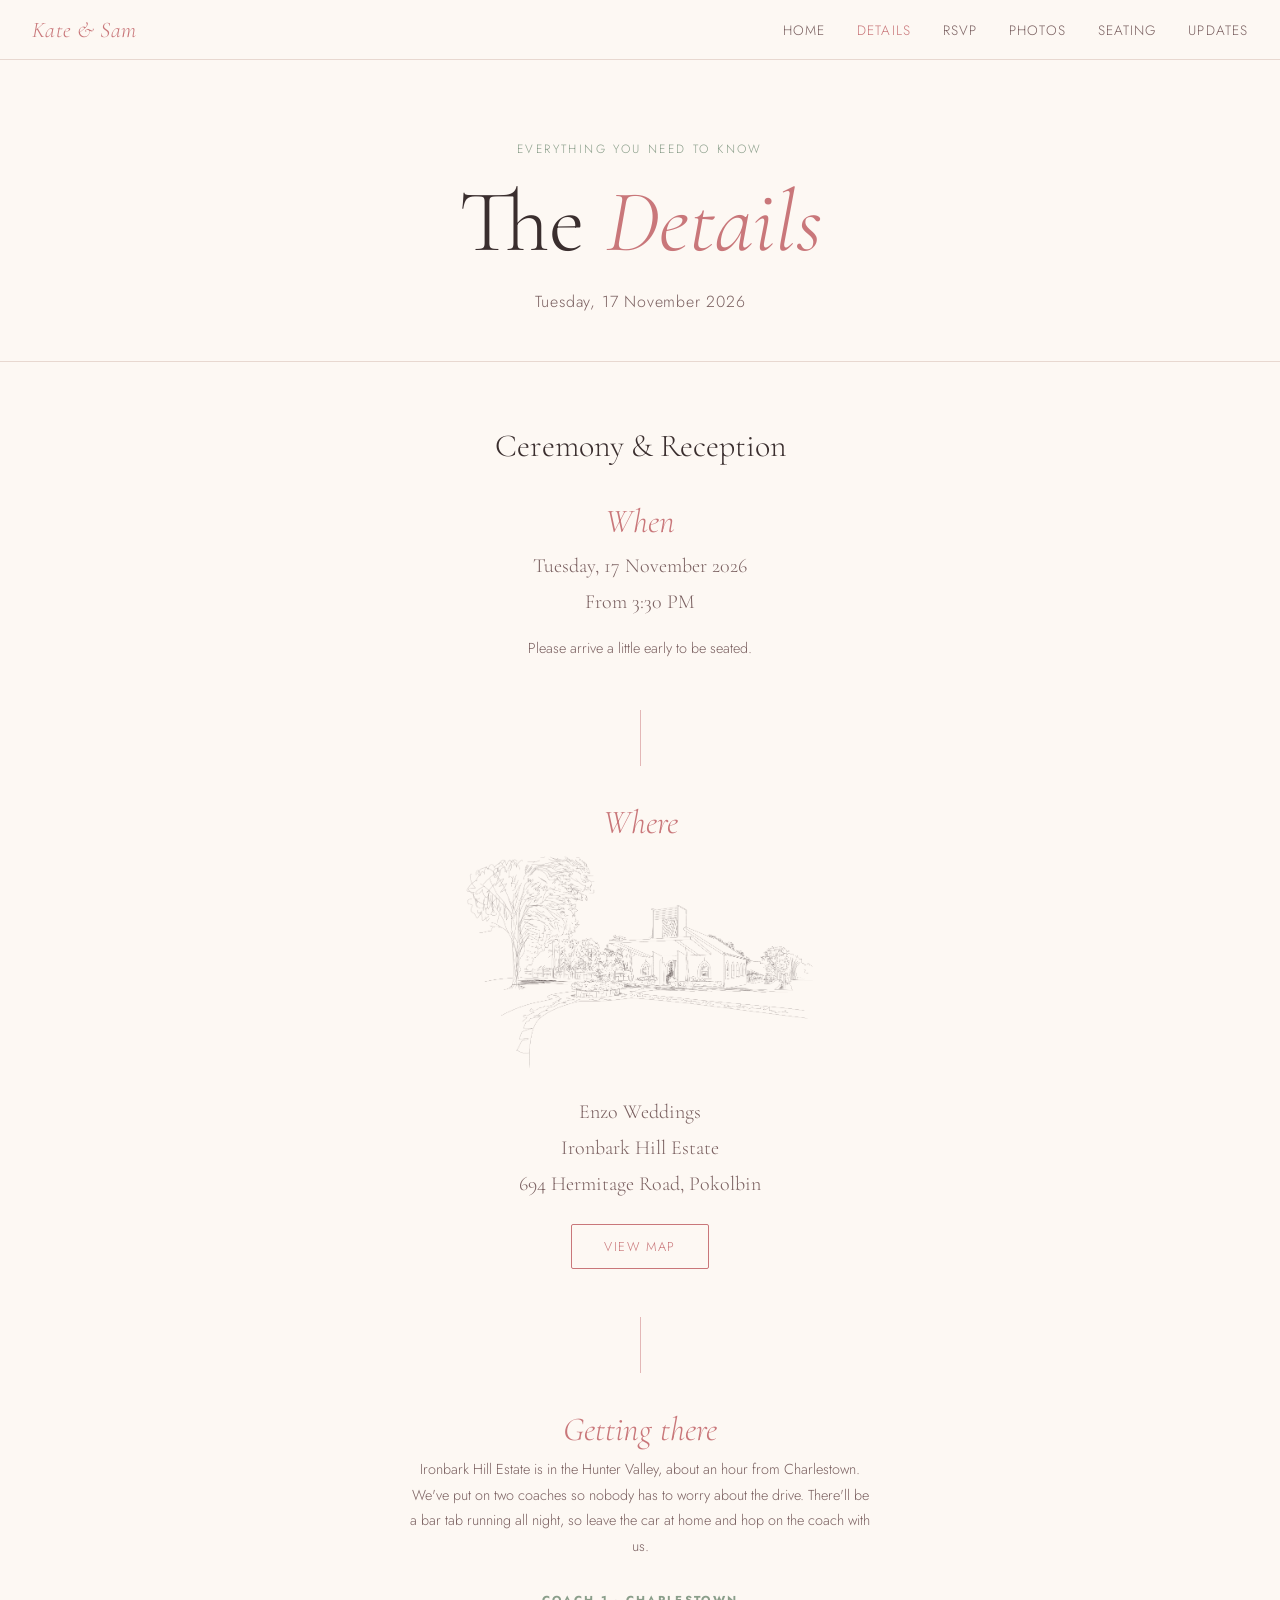
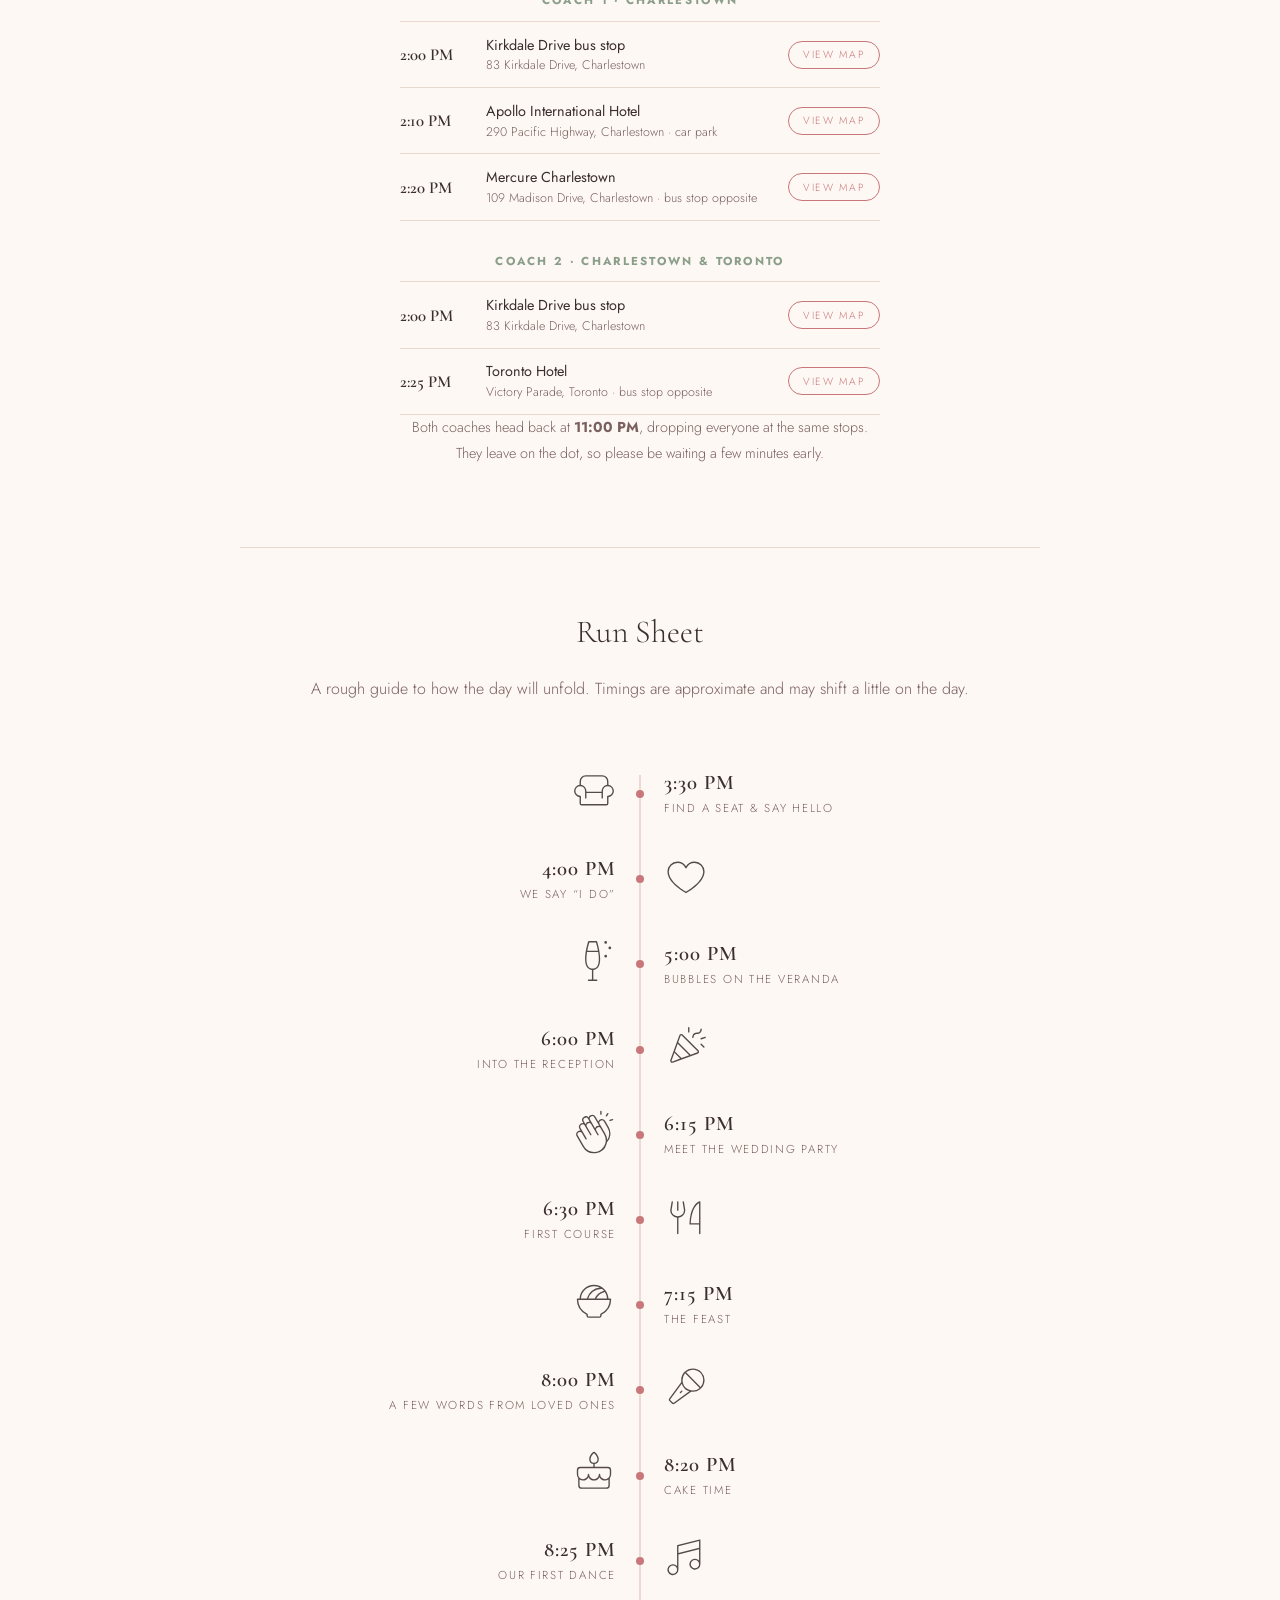
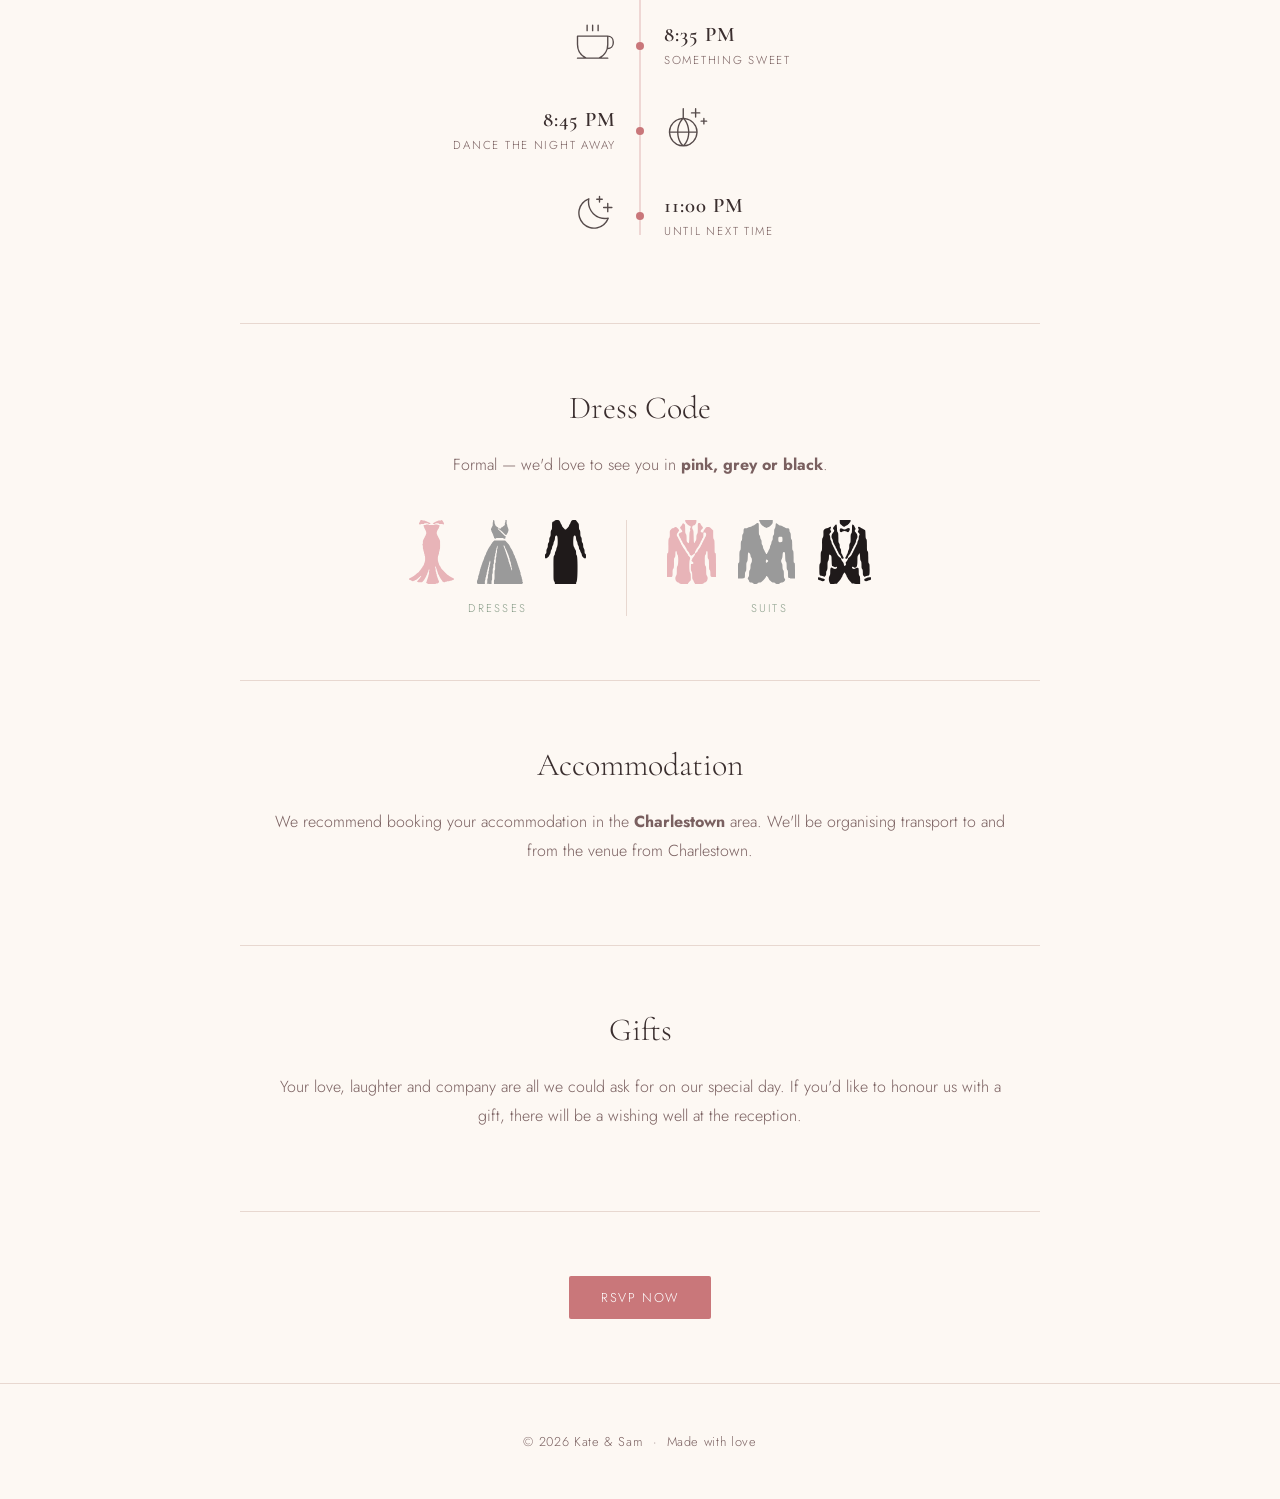
==== details.html @ 9e89ccd0 "Replace bitmap attire icons with smooth traced SVGs Co-Authored-By: Claude Fable 5.1 <noreply@anthro" ====
<!DOCTYPE html>
<html lang="en">
<head>
  <meta charset="UTF-8">
  <meta name="viewport" content="width=device-width, initial-scale=1.0">
  <title>Details — Kate &amp; Sam</title>
  <link rel="stylesheet" href="style.css?v=3">
</head>
<body class="details-page">

  <nav>
    <a class="wordmark" href="index.html">Kate &amp; Sam</a>
    <button class="nav-toggle" aria-label="Menu" onclick="document.querySelector('nav ul').classList.toggle('open')">
      <span></span><span></span><span></span>
    </button>
    <ul>
      <li><a href="index.html">Home</a></li>
      <li><a href="details.html" class="active">Details</a></li>
      <li><a href="rsvp.html">RSVP</a></li>
      <li><a href="photos.html">Photos</a></li>
      <li><a href="seating.html">Seating</a></li>
      <li><a href="updates.html">Updates</a></li>
    </ul>
  </nav>

  <div class="page-hero">
    <p class="eyebrow">Everything you need to know</p>
    <h1>The <em>Details</em></h1>
    <p class="sub">Tuesday, 17 November 2026</p>
  </div>

  <div class="section venue">
    <h2>Ceremony &amp; Reception</h2>

    <div class="venue-block">
      <h3 class="script">When</h3>
      <p class="venue-lead">Tuesday, 17 November 2026<br>From 3:30 PM</p>
      <p class="venue-note">Please arrive a little early to be seated.</p>
    </div>

    <span class="venue-divider" aria-hidden="true"></span>

    <div class="venue-block">
      <h3 class="script">Where</h3>
      <img class="venue-sketch" src="images/venue-sketch.png" alt="Sketch of the chapel at Ironbark Hill Estate">
      <p class="venue-lead">Enzo Weddings<br>Ironbark Hill Estate<br>694 Hermitage Road, Pokolbin</p>
      <a class="btn btn-outline btn-pill" href="https://www.google.com/maps/search/?api=1&amp;query=Enzo+Weddings+694+Hermitage+Road+Pokolbin+NSW" target="_blank" rel="noopener">View Map</a>
    </div>

    <span class="venue-divider" aria-hidden="true"></span>

    <div class="venue-block">
      <h3 class="script">Getting there</h3>
      <p class="venue-note">Ironbark Hill Estate is in the Hunter Valley, about an hour from Charlestown. We've put on two coaches so nobody has to worry about the drive. There'll be a bar tab running all night, so leave the car at home and hop on the coach with us.</p>

      <div class="coach">
        <h4>Coach 1 &middot; Charlestown</h4>
        <ul class="stops">
        <li>
          <span class="stop-time">2:00 PM</span>
          <span class="stop-body"><strong>Kirkdale Drive bus stop</strong><span>83 Kirkdale Drive, Charlestown</span></span>
          <a class="stop-map" href="https://www.google.com/maps/search/?api=1&amp;query=83+Kirkdale+Drive+Charlestown+NSW" target="_blank" rel="noopener">View Map</a>
        </li>
        <li>
          <span class="stop-time">2:10 PM</span>
          <span class="stop-body"><strong>Apollo International Hotel</strong><span>290 Pacific Highway, Charlestown &middot; car park</span></span>
          <a class="stop-map" href="https://www.google.com/maps/search/?api=1&amp;query=Apollo+International+Hotel+290+Pacific+Highway+Charlestown+NSW" target="_blank" rel="noopener">View Map</a>
        </li>
        <li>
          <span class="stop-time">2:20 PM</span>
          <span class="stop-body"><strong>Mercure Charlestown</strong><span>109 Madison Drive, Charlestown &middot; bus stop opposite</span></span>
          <a class="stop-map" href="https://www.google.com/maps/search/?api=1&amp;query=Mercure+Charlestown+109+Madison+Drive+Charlestown+NSW" target="_blank" rel="noopener">View Map</a>
        </li>
        </ul>
      </div>

      <div class="coach">
        <h4>Coach 2 &middot; Charlestown &amp; Toronto</h4>
        <ul class="stops">
        <li>
          <span class="stop-time">2:00 PM</span>
          <span class="stop-body"><strong>Kirkdale Drive bus stop</strong><span>83 Kirkdale Drive, Charlestown</span></span>
          <a class="stop-map" href="https://www.google.com/maps/search/?api=1&amp;query=83+Kirkdale+Drive+Charlestown+NSW" target="_blank" rel="noopener">View Map</a>
        </li>
        <li>
          <span class="stop-time">2:25 PM</span>
          <span class="stop-body"><strong>Toronto Hotel</strong><span>Victory Parade, Toronto &middot; bus stop opposite</span></span>
          <a class="stop-map" href="https://www.google.com/maps/search/?api=1&amp;query=Toronto+Hotel+Victory+Parade+Toronto+NSW" target="_blank" rel="noopener">View Map</a>
        </li>
        </ul>
      </div>

      <p class="venue-note">Both coaches head back at <strong>11:00 PM</strong>, dropping everyone at the same stops. They leave on the dot, so please be waiting a few minutes early.</p>
    </div>
  </div>

  <div class="section">
    <h2>Run Sheet</h2>
    <p>A rough guide to how the day will unfold. Timings are approximate and may shift a little on the day.</p>
    <svg xmlns="http://www.w3.org/2000/svg" style="display:none" aria-hidden="true">
    <symbol id="i-armchair" viewBox="0 0 256 256"><path d="M212,92.23V72a36,36,0,0,0-36-36H80A36,36,0,0,0,44,72V92.23a36,36,0,0,0,0,71.55V200a12,12,0,0,0,12,12H200a12,12,0,0,0,12-12V163.78a36,36,0,0,0,0-71.55ZM80,44h96a28,28,0,0,1,28,28V92.23A36,36,0,0,0,172,128v4H84v-4A36,36,0,0,0,52,92.23V72A28,28,0,0,1,80,44ZM208.3,156H208a4,4,0,0,0-4,4v40a4,4,0,0,1-4,4H56a4,4,0,0,1-4-4V160h0a4,4,0,0,0-4-4h-.3A28,28,0,1,1,76,128v40a4,4,0,0,0,8,0V140h88v28a4,4,0,0,0,8,0V128a28,28,0,1,1,28.3,28Z"/></symbol>
    <symbol id="i-heart" viewBox="0 0 256 256"><path d="M178,44c-21.44,0-39.92,10.19-50,27.07C117.92,54.19,99.44,44,78,44a58.07,58.07,0,0,0-58,58c0,28.59,18,58.47,53.4,88.79a333.81,333.81,0,0,0,52.7,36.73,4,4,0,0,0,3.8,0,333.81,333.81,0,0,0,52.7-36.73C218,160.47,236,130.59,236,102A58.07,58.07,0,0,0,178,44ZM128,219.42c-14-8-100-59.35-100-117.42A50.06,50.06,0,0,1,78,52c21.11,0,38.85,11.31,46.3,29.51a4,4,0,0,0,7.4,0C139.15,63.31,156.89,52,178,52a50.06,50.06,0,0,1,50,50C228,160,142,211.46,128,219.42Z"/></symbol>
    <symbol id="i-champagne" viewBox="0 0 256 256"><path d="M142.3,12H97.7a4,4,0,0,0-3.8,2.76c-1.45,4.47-35.2,109.75-6.13,149.78C94.5,173.79,104,178.92,116,179.83V236H96a4,4,0,0,0,0,8h48a4,4,0,0,0,0-8H124V179.83c12-.91,21.5-6,28.22-15.29,29.08-40-4.67-145.31-6.12-149.78A4,4,0,0,0,142.3,12Zm-41.65,8h38.7A455.34,455.34,0,0,1,151,68H89A462,462,0,0,1,100.65,20Zm45.1,139.83C139.8,168,131.38,172,120,172s-19.8-4-25.75-12.16C81,141.63,82.6,106.72,87.6,76h64.81C158.86,116,156.57,144.94,145.75,159.83ZM228,52a8,8,0,1,1-8-8A8,8,0,0,1,228,52ZM204,20a8,8,0,1,1-8-8A8,8,0,0,1,204,20Zm0,80a8,8,0,1,1-8-8A8,8,0,0,1,204,100Z"/></symbol>
    <symbol id="i-confetti" viewBox="0 0 256 256"><path d="M108.66,55.46a11.79,11.79,0,0,0-19.43,4.31L36.73,204.15a11.81,11.81,0,0,0,11,15.85,11.88,11.88,0,0,0,4.08-.73l144.38-52.5a11.79,11.79,0,0,0,4.31-19.43Zm-6.53,137L63.52,153.87l16.19-44.51,66.92,66.93Zm-53,19.28a3.81,3.81,0,0,1-4.87-4.87l16.27-44.72,33.32,33.32Zm146.8-55.25a3.77,3.77,0,0,1-2.42,2.74l-38.56,14L82.72,101.07l14-38.56a3.77,3.77,0,0,1,2.74-2.42,4.32,4.32,0,0,1,.85-.09A3.65,3.65,0,0,1,103,61.12L194.88,153A3.78,3.78,0,0,1,195.91,156.51ZM220,24c0,9.68-5.85,28-28,28-8.31,0-14.18,3.29-17.42,9.79A26.12,26.12,0,0,0,172,72a4,4,0,0,1-8,0,34.06,34.06,0,0,1,3.42-13.79C170.66,51.73,177.56,44,192,44c19.29,0,20-18,20-20a4,4,0,0,1,4-4h0A4,4,0,0,1,220,24ZM140,40V16a4,4,0,0,1,8,0V40a4,4,0,0,1-8,0Zm94.83,85.17a4,4,0,0,1-5.66,5.66l-16-16a4,4,0,0,1,5.66-5.66Zm6.43-49.37-24,8A4,4,0,0,1,216,84a4,4,0,0,1-1.27-7.79l24-8a4,4,0,0,1,2.53,7.59Z"/></symbol>
    <symbol id="i-hands-clapping" viewBox="0 0 256 256"><path d="M164.22,24V8a4,4,0,0,1,8,0V24a4,4,0,0,1-8,0Zm34,13.55a4,4,0,0,0,5.51-1.33l8-13.11a4,4,0,0,0-6.84-4.17l-8,13.11A4,4,0,0,0,198.19,37.55Zm41.62,17.23a4,4,0,0,0-5.05-2.58L219.7,57.05a4,4,0,0,0,1.23,7.8,4,4,0,0,0,1.23-.19l15.06-4.85A4,4,0,0,0,239.81,54.78ZM203,189.66c-.37,2-.81,4-1.34,6A76.18,76.18,0,0,1,62.22,214L27,153a22,22,0,0,1,22.76-32.69L43.19,109A22,22,0,0,1,65.92,76.32L61.69,69A22,22,0,0,1,96.87,43,21.83,21.83,0,0,1,106.72,31,22.08,22.08,0,0,1,136.82,39l15.79,27.3A22.05,22.05,0,0,1,192.34,63l21.14,36.57A76.19,76.19,0,0,1,203,189.66ZM161.08,81l33,57.05a75.49,75.49,0,0,1,10.21,37.24,68.26,68.26,0,0,0,2.27-71.66L185.4,67A14,14,0,0,0,161.08,81ZM105.59,57l28.54,49.29a22,22,0,0,1,24.28-14L129.88,43a14,14,0,1,0-24.29,14Zm-37,8,10,17.27a22,22,0,0,1,24.27-14L92.91,51A14,14,0,1,0,68.63,65Zm118.5,77L166.9,107a14,14,0,0,0-24.67,13.26L154.83,142a4,4,0,1,1-6.93,4L111.39,83h0a14,14,0,0,0-19.15-5.11A14,14,0,0,0,87.09,97v0h0l26.05,45a4,4,0,0,1-1.46,5.47,4,4,0,0,1-5.48-1.46L74.42,91h0a14,14,0,0,0-24.28,14l35.23,61a4,4,0,0,1-6.94,4L58.18,135a14,14,0,0,0-24.29,14l35.27,61a68.09,68.09,0,0,0,118-68Z"/></symbol>
    <symbol id="i-fork-knife" viewBox="0 0 256 256"><path d="M76,88V40a4,4,0,0,1,8,0V88a4,4,0,0,1-8,0ZM212,40V224a4,4,0,0,1-8,0V172H152a4,4,0,0,1-4-4,264.27,264.27,0,0,1,7.11-55.94c9.47-39.22,27.21-65.41,51.31-75.74A4,4,0,0,1,212,40Zm-8,6.46C162.25,70.33,156.81,145.75,156.1,164H204Zm-88-7.12a4,4,0,0,0-7.9,1.32l8,47.66a36,36,0,0,1-72,0l8-47.66a4,4,0,0,0-7.9-1.32l-8,48A4.89,4.89,0,0,0,36,88a44.06,44.06,0,0,0,40,43.81V224a4,4,0,0,0,8,0V131.81A44.06,44.06,0,0,0,124,88a4.89,4.89,0,0,0,0-.66Z"/></symbol>
    <symbol id="i-bowl-food" viewBox="0 0 256 256"><path d="M224,108H211.9a84,84,0,0,0-167.8,0H32a4,4,0,0,0-4,4,100.32,100.32,0,0,0,56,89.82V208a12,12,0,0,0,12,12h64a12,12,0,0,0,12-12v-6.18A100.32,100.32,0,0,0,228,112,4,4,0,0,0,224,108Zm-20.11,0H141.05a75.92,75.92,0,0,1,50.16-38.14A75.45,75.45,0,0,1,203.89,108ZM186,62.93A83.92,83.92,0,0,0,132.08,108H94.68A76.22,76.22,0,0,1,168,52c2.33,0,4.68.13,7,.34A76.81,76.81,0,0,1,186,62.93ZM128,36a75.48,75.48,0,0,1,34.3,8.21A84.26,84.26,0,0,0,86.41,108H52.11A76.09,76.09,0,0,1,128,36Zm38.33,159.66A4,4,0,0,0,164,199.3V208a4,4,0,0,1-4,4H96a4,4,0,0,1-4-4v-8.7a4,4,0,0,0-2.33-3.64A92.33,92.33,0,0,1,36.09,116H219.91A92.33,92.33,0,0,1,166.33,195.66Z"/></symbol>
    <symbol id="i-microphone-stage" viewBox="0 0 256 256"><path d="M168,20a68.08,68.08,0,0,0-68,68,67.19,67.19,0,0,0,.82,10.49L30.34,194.59a11.94,11.94,0,0,0,1.2,15.58l14.29,14.3a11.95,11.95,0,0,0,15.58,1.19l96.11-70.48A68,68,0,1,0,168,20Zm60,68a59.7,59.7,0,0,1-14.87,39.47L128.54,42.87A59.94,59.94,0,0,1,228,88ZM56.68,219.21a4,4,0,0,1-5.2-.4L37.19,204.52a4,4,0,0,1-.4-5.2l66.46-90.62a68.31,68.31,0,0,0,44.05,44.05ZM108,88a59.77,59.77,0,0,1,14.87-39.47l84.6,84.6A60,60,0,0,1,108,88Zm-1.17,61.17a4,4,0,0,1,0,5.65l-8,8a4,4,0,1,1-5.65-5.65l8-8A4,4,0,0,1,106.84,149.16Z"/></symbol>
    <symbol id="i-cake" viewBox="0 0 256 256"><path d="M228,112a20,20,0,0,0-20-20H132V75.71A28,28,0,0,0,156,48c0-25.84-24.73-42.63-25.78-43.33a4,4,0,0,0-4.44,0C124.73,5.37,100,22.16,100,48a28,28,0,0,0,24,27.71V92H48a20,20,0,0,0-20,20v23.33a36.85,36.85,0,0,0,8,22.91V200a20,20,0,0,0,20,20H200a20,20,0,0,0,20-20V158.24a36.85,36.85,0,0,0,8-22.91ZM108,48c0-17.39,14.37-30.53,20-35,5.63,4.48,20,17.62,20,35a20,20,0,0,1-40,0Zm92,164H56a12,12,0,0,1-12-12V165.73A35.16,35.16,0,0,0,63,172a36.13,36.13,0,0,0,33-19.48,36,36,0,0,0,64,0A36.13,36.13,0,0,0,192,172h1a35.16,35.16,0,0,0,19-6.26V200A12,12,0,0,1,200,212Zm20-76.67c0,15.39-12.21,28.25-27.21,28.66A28,28,0,0,1,164,136a4,4,0,0,0-8,0,28,28,0,0,1-56,0,4,4,0,0,0-8,0,28,28,0,0,1-28.79,28c-15-.41-27.21-13.27-27.21-28.66V112a12,12,0,0,1,12-12H208a12,12,0,0,1,12,12Z"/></symbol>
    <symbol id="i-music-notes" viewBox="0 0 256 256"><path d="M210.46,20.85a4,4,0,0,0-3.43-.73l-128,32A4,4,0,0,0,76,56V174.87A32,32,0,1,0,84,196V107.12l120-30v65.75A32,32,0,1,0,212,164V24A4,4,0,0,0,210.46,20.85ZM52,220a24,24,0,1,1,24-24A24,24,0,0,1,52,220Zm128-32a24,24,0,1,1,24-24A24,24,0,0,1,180,188ZM84,98.88V59.12l120-30V68.88Z"/></symbol>
    <symbol id="i-coffee" viewBox="0 0 256 256"><path d="M84,56V24a4,4,0,0,1,8,0V56a4,4,0,0,1-8,0Zm36,4a4,4,0,0,0,4-4V24a4,4,0,0,0-8,0V56A4,4,0,0,0,120,60Zm32,0a4,4,0,0,0,4-4V24a4,4,0,0,0-8,0V56A4,4,0,0,0,152,60Zm92,60v8a36,36,0,0,1-36,36h-.41a92.53,92.53,0,0,1-35.76,48H208a4,4,0,0,1,0,8H32a4,4,0,0,1,0-8H68.17A92.34,92.34,0,0,1,28,136V88a4,4,0,0,1,4-4H208A36,36,0,0,1,244,120Zm-40,16V92H36v44a84.28,84.28,0,0,0,48.21,76h71.58A84.28,84.28,0,0,0,204,136Zm32-16a28,28,0,0,0-24-27.71V136a91.75,91.75,0,0,1-2.2,19.94A28,28,0,0,0,236,128Z"/></symbol>
    <symbol id="i-disco-ball" viewBox="0 0 256 256"><path d="M116,68.1V16a4,4,0,0,0-8,0V68.1a84,84,0,1,0,8,0ZM187.89,148h-40c-1-37.34-15.73-60.22-25.35-71.25A76.12,76.12,0,0,1,187.89,148ZM112,226.68C105,220,85.26,197.61,84.06,156h55.88C138.74,197.61,119,220,112,226.68ZM84.06,148c1.2-41.61,21-64,27.94-70.68,7,6.64,26.74,29.07,27.94,70.68Zm17.36-71.25c-9.62,11-24.35,33.91-25.35,71.25h-40A76.12,76.12,0,0,1,101.42,76.75ZM36.11,156h40c1,37.34,15.73,60.22,25.35,71.25A76.12,76.12,0,0,1,36.11,156Zm86.47,71.25c9.62-11,24.35-33.91,25.35-71.25h40A76.12,76.12,0,0,1,122.58,227.25ZM252,88a4,4,0,0,1-4,4H236v12a4,4,0,0,1-8,0V92H216a4,4,0,0,1,0-8h12V72a4,4,0,0,1,8,0V84h12A4,4,0,0,1,252,88ZM212,40a4,4,0,0,1-4,4H188V64a4,4,0,0,1-8,0V44H160a4,4,0,0,1,0-8h20V16a4,4,0,0,1,8,0V36h20A4,4,0,0,1,212,40Z"/></symbol>
    <symbol id="i-moon-stars" viewBox="0 0 256 256"><path d="M236,96a4,4,0,0,1-4,4H212v20a4,4,0,0,1-8,0V100H184a4,4,0,0,1,0-8h20V72a4,4,0,0,1,8,0V92h20A4,4,0,0,1,236,96ZM144,52h12V64a4,4,0,0,0,8,0V52h12a4,4,0,0,0,0-8H164V32a4,4,0,0,0-8,0V44H144a4,4,0,0,0,0,8Zm69.73,103.58a4,4,0,0,1,.71,4,92,92,0,1,1-118-118,4,4,0,0,1,5.29,4.54A93.18,93.18,0,0,0,100,64a92.1,92.1,0,0,0,92,92,93.18,93.18,0,0,0,17.91-1.74A4,4,0,0,1,213.73,155.58Zm-9.46,7.67A100,100,0,0,1,92.75,51.73,84,84,0,1,0,204.27,163.25Z"/></symbol>
  </svg>
    <ol class="timeline">
      <li>
        <span class="tl-icon"><svg><use href="#i-armchair"/></svg></span>
        <span class="tl-text"><span class="time">3:30 PM</span><span class="event">Find a seat &amp; say hello</span></span>
      </li>
      <li>
        <span class="tl-icon"><svg><use href="#i-heart"/></svg></span>
        <span class="tl-text"><span class="time">4:00 PM</span><span class="event">We say “I do”</span></span>
      </li>
      <li>
        <span class="tl-icon"><svg><use href="#i-champagne"/></svg></span>
        <span class="tl-text"><span class="time">5:00 PM</span><span class="event">Bubbles on the veranda</span></span>
      </li>
      <li>
        <span class="tl-icon"><svg><use href="#i-confetti"/></svg></span>
        <span class="tl-text"><span class="time">6:00 PM</span><span class="event">Into the reception</span></span>
      </li>
      <li>
        <span class="tl-icon"><svg><use href="#i-hands-clapping"/></svg></span>
        <span class="tl-text"><span class="time">6:15 PM</span><span class="event">Meet the wedding party</span></span>
      </li>
      <li>
        <span class="tl-icon"><svg><use href="#i-fork-knife"/></svg></span>
        <span class="tl-text"><span class="time">6:30 PM</span><span class="event">First course</span></span>
      </li>
      <li>
        <span class="tl-icon"><svg><use href="#i-bowl-food"/></svg></span>
        <span class="tl-text"><span class="time">7:15 PM</span><span class="event">The feast</span></span>
      </li>
      <li>
        <span class="tl-icon"><svg><use href="#i-microphone-stage"/></svg></span>
        <span class="tl-text"><span class="time">8:00 PM</span><span class="event">A few words from loved ones</span></span>
      </li>
      <li>
        <span class="tl-icon"><svg><use href="#i-cake"/></svg></span>
        <span class="tl-text"><span class="time">8:20 PM</span><span class="event">Cake time</span></span>
      </li>
      <li>
        <span class="tl-icon"><svg><use href="#i-music-notes"/></svg></span>
        <span class="tl-text"><span class="time">8:25 PM</span><span class="event">Our first dance</span></span>
      </li>
      <li>
        <span class="tl-icon"><svg><use href="#i-coffee"/></svg></span>
        <span class="tl-text"><span class="time">8:35 PM</span><span class="event">Something sweet</span></span>
      </li>
      <li>
        <span class="tl-icon"><svg><use href="#i-disco-ball"/></svg></span>
        <span class="tl-text"><span class="time">8:45 PM</span><span class="event">Dance the night away</span></span>
      </li>
      <li>
        <span class="tl-icon"><svg><use href="#i-moon-stars"/></svg></span>
        <span class="tl-text"><span class="time">11:00 PM</span><span class="event">Until next time</span></span>
      </li>
    </ol>
  </div>

  <div class="section">
    <h2>Dress Code</h2>
    <p>Formal — we'd love to see you in <strong>pink, grey or black</strong>.</p>
    <div class="attire" aria-hidden="true">
      <div class="attire-group">
        <div class="attire-row">
          <img src="images/attire-dress-mermaid.svg?v=2" alt="" width="43" height="60">
          <img src="images/attire-dress-flare.svg?v=2" alt="" width="43" height="60">
          <img src="images/attire-dress-sheath.svg?v=2" alt="" width="39" height="60">
        </div>
        <span class="attire-label">Dresses</span>
      </div>
      <span class="attire-sep"></span>
      <div class="attire-group">
        <div class="attire-row">
          <img src="images/attire-suit-a.svg?v=2" alt="" width="46" height="60">
          <img src="images/attire-suit-b.svg?v=2" alt="" width="54" height="60">
          <img src="images/attire-suit-c.svg?v=2" alt="" width="50" height="60">
        </div>
        <span class="attire-label">Suits</span>
      </div>
    </div>
  </div>

  <div class="section">
    <h2>Accommodation</h2>
    <p>We recommend booking your accommodation in the <strong>Charlestown</strong> area. We'll be organising transport to and from the venue from Charlestown.</p>
  </div>

  <div class="section">
    <h2>Gifts</h2>
    <p>Your love, laughter and company are all we could ask for on our special day. If you'd like to honour us with a gift, there will be a wishing well at the reception.</p>
  </div>

  <div class="section">
    <a href="rsvp.html" class="btn">RSVP Now</a>
  </div>

  <footer>
    &copy; 2026 Kate &amp; Sam &nbsp;·&nbsp; Made with love
  </footer>

</body>
</html>
---- style.css ----
@import url('https://fonts.googleapis.com/css2?family=Cormorant+Garamond:ital,wght@0,300;0,400;0,600;1,300;1,400&family=Jost:wght@300;400&display=swap');

:root {
  --rose:    #c9777a;
  --rose-lt: #f0d9d9;
  --sage:    #8a9e8a;
  --cream:   #fdf8f3;
  --dark:    #3a2e2e;
  --mid:     #7a6060;
  --border:  #e8d8d0;
}

*, *::before, *::after { box-sizing: border-box; margin: 0; padding: 0; }

body {
  font-family: 'Jost', sans-serif;
  font-weight: 300;
  background: var(--cream);
  color: var(--dark);
  min-height: 100vh;
}

/* ── Nav ── */
nav {
  position: sticky;
  top: 0;
  z-index: 100;
  background: var(--cream);
  border-bottom: 1px solid var(--border);
  padding: 1rem 2rem;
  display: flex;
  align-items: center;
  justify-content: space-between;
}

nav .wordmark {
  font-family: 'Cormorant Garamond', serif;
  font-style: italic;
  font-size: 1.4rem;
  color: var(--rose);
  text-decoration: none;
  letter-spacing: 0.02em;
}

nav ul {
  list-style: none;
  display: flex;
  gap: 2rem;
}

nav ul a {
  text-decoration: none;
  color: var(--mid);
  font-size: 0.85rem;
  letter-spacing: 0.08em;
  text-transform: uppercase;
  transition: color 0.2s;
}

nav ul a:hover,
nav ul a.active { color: var(--rose); }

/* hamburger (mobile) */
.nav-toggle { display: none; background: none; border: none; cursor: pointer; }
.nav-toggle span {
  display: block; width: 22px; height: 1.5px;
  background: var(--dark); margin: 5px 0; transition: 0.3s;
}

/* ── Cover photo hero (home) ── */
.cover {
  position: relative;
  height: 88vh;
  min-height: 520px;
  overflow: hidden;
  background: var(--dark);
}

.cover img {
  width: 100%;
  height: 100%;
  object-fit: cover;
  object-position: 50% 62%;
  display: block;
}

.cover::after {
  content: '';
  position: absolute;
  inset: 0;
  background: linear-gradient(to top, rgba(40, 28, 30, 0.55) 0%, rgba(40, 28, 30, 0.1) 45%, rgba(40, 28, 30, 0) 70%);
}

.cover-text {
  position: absolute;
  left: 0; right: 0; bottom: 3.5rem;
  z-index: 1;
  text-align: center;
  color: #fff;
  padding: 0 1.5rem;
}

.cover-text .eyebrow {
  font-size: 0.75rem;
  letter-spacing: 0.2em;
  text-transform: uppercase;
  color: rgba(255, 255, 255, 0.85);
  margin-bottom: 1rem;
}

.cover-text h1 {
  font-family: 'Cormorant Garamond', serif;
  font-size: clamp(3.2rem, 9vw, 6.5rem);
  font-weight: 300;
  letter-spacing: 0.08em;
  line-height: 1;
  text-transform: uppercase;
  text-shadow: 0 2px 20px rgba(0, 0, 0, 0.3);
}

.cover-text h1 em {
  font-style: italic;
  text-transform: none;
  color: var(--rose-lt);
}

.cover-text .cover-names {
  font-family: 'Cormorant Garamond', serif;
  font-style: italic;
  font-size: 1.15rem;
  margin-top: 0.9rem;
  color: rgba(255, 255, 255, 0.9);
}

.cover-text .cover-date {
  margin-top: 0.6rem;
  font-size: 0.85rem;
  letter-spacing: 0.15em;
  text-transform: uppercase;
  color: rgba(255, 255, 255, 0.85);
}

.home-intro { padding-top: 3rem; padding-bottom: 3.5rem; }

/* ── Venue (invitation-style stack) ── */
.venue-block { margin-top: 2.5rem; }

.venue h2 { margin-bottom: 0.5rem; }

.script {
  font-family: 'Cormorant Garamond', serif;
  font-style: italic;
  font-weight: 300;
  font-size: 2.1rem;
  color: var(--rose);
  margin-bottom: 0.6rem;
  line-height: 1;
}

.venue-lead {
  font-family: 'Cormorant Garamond', serif;
  font-size: 1.25rem;
  line-height: 1.55;
  color: var(--dark);
  margin-bottom: 0.6rem;
}

.venue-note {
  font-size: 0.9rem;
  max-width: 460px;
  margin: 0 auto 0.8rem;
}

.venue-sketch {
  display: block;
  width: min(360px, 90%);
  margin: 0.5rem auto 1.2rem;
}

.venue-divider {
  display: block;
  width: 1px;
  height: 3.5rem;
  margin: 3rem auto 0.5rem;
  background: var(--rose);
  opacity: 0.5;
}

.btn-pill {
  border-radius: 999px;
  padding: 0.6rem 2rem;
  font-size: 0.72rem;
  letter-spacing: 0.2em;
  margin-top: 0.4rem;
}

/* ── Coach schedule ── */
.coach {
  max-width: 480px;
  margin: 2rem auto 0;
  text-align: left;
}

.coach h4 {
  font-size: 0.72rem;
  letter-spacing: 0.2em;
  text-transform: uppercase;
  color: var(--sage);
  text-align: center;
  margin-bottom: 0.8rem;
}

.stops { list-style: none; border-top: 1px solid var(--border); }

.stops li {
  display: grid;
  grid-template-columns: 70px 1fr auto;
  gap: 1rem;
  align-items: center;
  padding: 0.8rem 0;
  border-bottom: 1px solid var(--border);
}

.stop-time {
  font-family: 'Cormorant Garamond', serif;
  font-weight: 600;
  font-size: 1.05rem;
  color: var(--dark);
}

.stop-body { display: flex; flex-direction: column; gap: 0.1rem; }
.stop-body strong { font-weight: 400; color: var(--dark); font-size: 0.9rem; }
.stop-body span { font-size: 0.78rem; color: var(--mid); }

.stop-map {
  font-size: 0.65rem;
  letter-spacing: 0.15em;
  text-transform: uppercase;
  color: var(--rose);
  text-decoration: none;
  border: 1px solid var(--rose);
  border-radius: 999px;
  padding: 0.35rem 0.9rem;
  white-space: nowrap;
  transition: background 0.2s;
}

.stop-map:hover { background: var(--rose-lt); }

/* ── Run sheet timeline ── */
.timeline {
  list-style: none;
  max-width: 560px;
  margin: 3rem auto 0;
  position: relative;
}

.timeline::before {
  content: '';
  position: absolute;
  left: 50%;
  top: 1.5rem; bottom: 1.5rem;
  width: 1px;
  background: var(--rose);
  opacity: 0.5;
  transform: translateX(-50%);
}

.timeline li {
  display: grid;
  grid-template-columns: 1fr 1fr;
  align-items: center;
  column-gap: 3rem;
  position: relative;
  padding: 1.1rem 0;
}

.timeline li::before {
  content: '';
  position: absolute;
  left: 50%;
  top: 50%;
  width: 8px; height: 8px;
  border-radius: 50%;
  background: var(--rose);
  transform: translate(-50%, -50%);
}

/* alternate sides: odd rows icon-left / text-right, even rows swapped */
.timeline li:nth-child(odd)  .tl-icon { grid-column: 1; justify-self: end; }
.timeline li:nth-child(odd)  .tl-text { grid-column: 2; text-align: left; }
.timeline li:nth-child(even) .tl-icon { grid-column: 2; justify-self: start; }
.timeline li:nth-child(even) .tl-text { grid-column: 1; text-align: right; grid-row: 1; }

.tl-icon svg {
  width: 44px; height: 44px;
  fill: var(--dark);
  opacity: 0.85;
}

.tl-text { display: flex; flex-direction: column; gap: 0.25rem; }

.timeline .time {
  font-family: 'Cormorant Garamond', serif;
  font-weight: 600;
  font-size: 1.3rem;
  letter-spacing: 0.05em;
  color: var(--dark);
}

.timeline .event {
  font-size: 0.72rem;
  letter-spacing: 0.15em;
  text-transform: uppercase;
  color: var(--mid);
  line-height: 1.6;
}

/* ── Page sections ── */
.page-hero {
  text-align: center;
  padding: 5rem 2rem 3rem;
  border-bottom: 1px solid var(--border);
}

.page-hero .eyebrow {
  font-size: 0.75rem;
  letter-spacing: 0.2em;
  text-transform: uppercase;
  color: var(--sage);
  margin-bottom: 1rem;
}

.page-hero h1 {
  font-family: 'Cormorant Garamond', serif;
  font-size: clamp(2.8rem, 8vw, 5.5rem);
  font-weight: 300;
  line-height: 1.1;
  color: var(--dark);
}

.page-hero h1 em {
  font-style: italic;
  color: var(--rose);
}

.page-hero .sub {
  margin-top: 1.2rem;
  color: var(--mid);
  font-size: 1rem;
  letter-spacing: 0.05em;
}

.section {
  max-width: 800px;
  margin: 0 auto;
  padding: 4rem 2rem;
}

.section + .section { border-top: 1px solid var(--border); }

.section h2 {
  font-family: 'Cormorant Garamond', serif;
  font-size: 2rem;
  font-weight: 300;
  margin-bottom: 1.5rem;
  color: var(--dark);
}

.section p {
  line-height: 1.8;
  color: var(--mid);
  margin-bottom: 1rem;
}

/* ── Countdown ── */
#countdown {
  display: flex;
  justify-content: center;
  gap: 2.5rem;
  margin: 2.5rem 0;
}

#countdown .unit { text-align: center; }

#countdown .num {
  font-family: 'Cormorant Garamond', serif;
  font-size: 3rem;
  line-height: 1;
  color: var(--rose);
}

#countdown .label {
  font-size: 0.7rem;
  letter-spacing: 0.15em;
  text-transform: uppercase;
  color: var(--mid);
  margin-top: 0.3rem;
}

/* ── Detail cards ── */
.detail-grid {
  display: grid;
  grid-template-columns: repeat(auto-fit, minmax(280px, 1fr));
  gap: 1.5rem;
  margin-top: 2rem;
}

.detail-card {
  border: 1px solid var(--border);
  border-radius: 4px;
  padding: 2rem;
  background: #fff;
}

.detail-card h3 {
  font-family: 'Cormorant Garamond', serif;
  font-size: 1.3rem;
  margin-bottom: 0.8rem;
  color: var(--dark);
}

.detail-card p {
  font-size: 0.9rem;
  line-height: 1.7;
  color: var(--mid);
  margin: 0;
}

/* ── Details page: centred text ── */
.details-page .section,
.details-page .detail-card { text-align: center; }

/* ── Dress code attire silhouettes ── */
.attire {
  display: flex;
  justify-content: center;
  align-items: stretch;
  gap: 2.5rem;
  margin-top: 2.5rem;
}

.attire-group {
  display: flex;
  flex-direction: column;
  align-items: center;
  gap: 1rem;
}

.attire-row {
  display: flex;
  align-items: flex-end;
  gap: 1.4rem;
  height: 64px;
}

.attire-row img { height: 64px; width: auto; display: block; }

.attire-label {
  font-size: 0.7rem;
  letter-spacing: 0.2em;
  text-transform: uppercase;
  color: var(--sage);
}

.attire-sep { width: 1px; background: var(--border); }


/* ── Button ── */
.btn {
  display: inline-block;
  padding: 0.75rem 2rem;
  background: var(--rose);
  color: #fff;
  text-decoration: none;
  font-size: 0.8rem;
  letter-spacing: 0.12em;
  text-transform: uppercase;
  border-radius: 2px;
  border: none;
  cursor: pointer;
  transition: background 0.2s;
}

.btn:hover { background: #b56568; }

.btn-outline {
  background: transparent;
  color: var(--rose);
  border: 1px solid var(--rose);
}

.btn-outline:hover { background: var(--rose-lt); }

/* ── RSVP iframe ── */
.rsvp-embed {
  width: 100%;
  border: none;
  border-radius: 4px;
  min-height: 900px;
}

/* ── Photo grid placeholder ── */
.photo-placeholder {
  background: var(--rose-lt);
  border-radius: 4px;
  padding: 4rem 2rem;
  text-align: center;
  color: var(--mid);
  font-size: 0.9rem;
}

/* ── Updates list ── */
.updates-list { list-style: none; }

.updates-list li {
  padding: 1.5rem 0;
  border-bottom: 1px solid var(--border);
  display: grid;
  grid-template-columns: 100px 1fr;
  gap: 1.5rem;
}

.updates-list .date {
  font-size: 0.75rem;
  letter-spacing: 0.1em;
  text-transform: uppercase;
  color: var(--sage);
  padding-top: 0.2rem;
}

.updates-list .body { color: var(--mid); line-height: 1.7; }
.updates-list .body strong { color: var(--dark); font-weight: 400; display: block; margin-bottom: 0.3rem; }

/* ── Footer ── */
footer {
  text-align: center;
  padding: 3rem 2rem;
  border-top: 1px solid var(--border);
  font-size: 0.8rem;
  color: var(--mid);
  letter-spacing: 0.05em;
}

/* ── Mobile ── */
@media (max-width: 640px) {
  nav ul { display: none; flex-direction: column; gap: 1rem; }
  nav ul.open { display: flex; position: absolute; top: 60px; left: 0; right: 0; background: var(--cream); padding: 1.5rem 2rem; border-bottom: 1px solid var(--border); }
  .nav-toggle { display: block; }

  #countdown { gap: 1.2rem; }
  #countdown .num { font-size: 2.2rem; }

  .updates-list li { grid-template-columns: 1fr; gap: 0.3rem; }

  .attire { flex-direction: column; gap: 2rem; align-items: center; }
  .attire-sep { display: none; }

  .stops li { grid-template-columns: 60px 1fr; }
  .stop-map { grid-column: 2; justify-self: start; }

  .timeline li { column-gap: 1.5rem; padding: 0.9rem 0; }
  .tl-icon svg { width: 36px; height: 36px; }
  .timeline .event { font-size: 0.65rem; letter-spacing: 0.1em; }

  .cover { height: 92vh; min-height: 560px; }
  .cover img { object-position: 50% 55%; }
  .cover-text { bottom: 2.5rem; }
  .cover-text h1 { letter-spacing: 0.06em; }
}
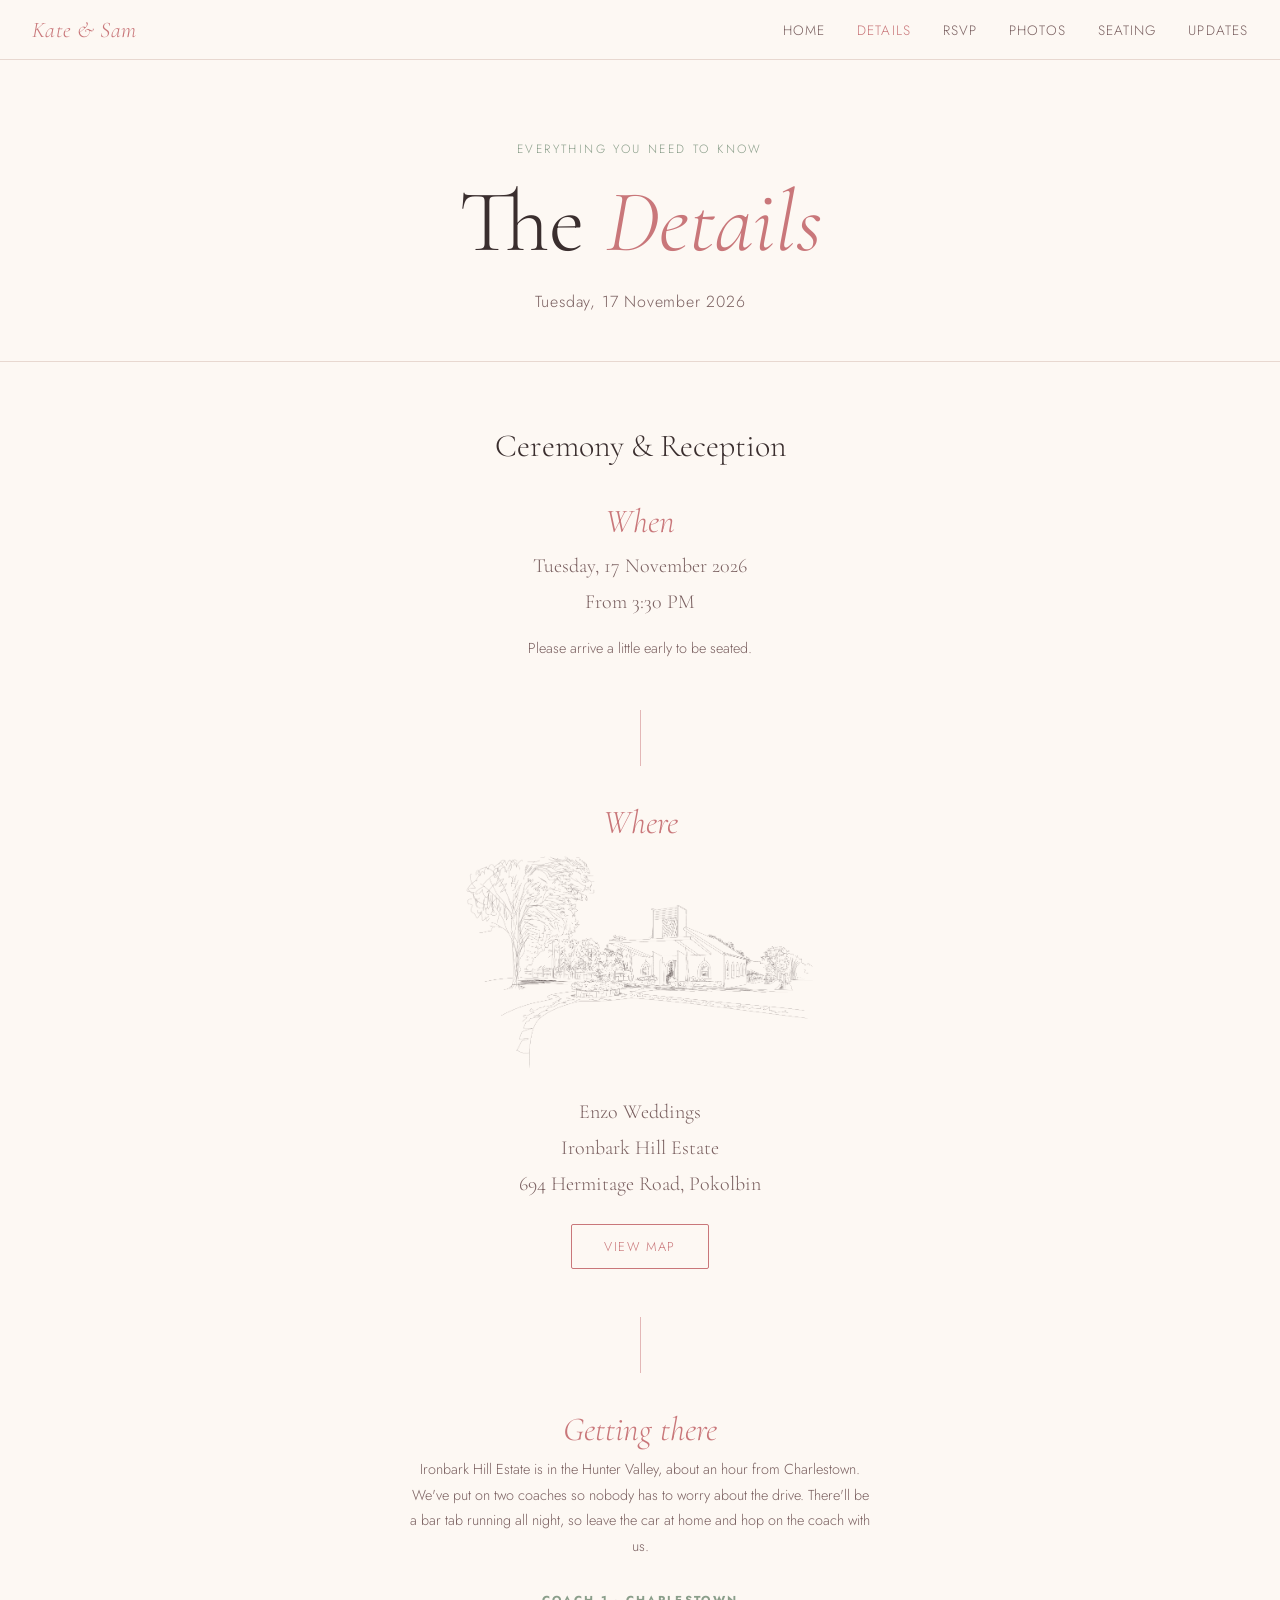
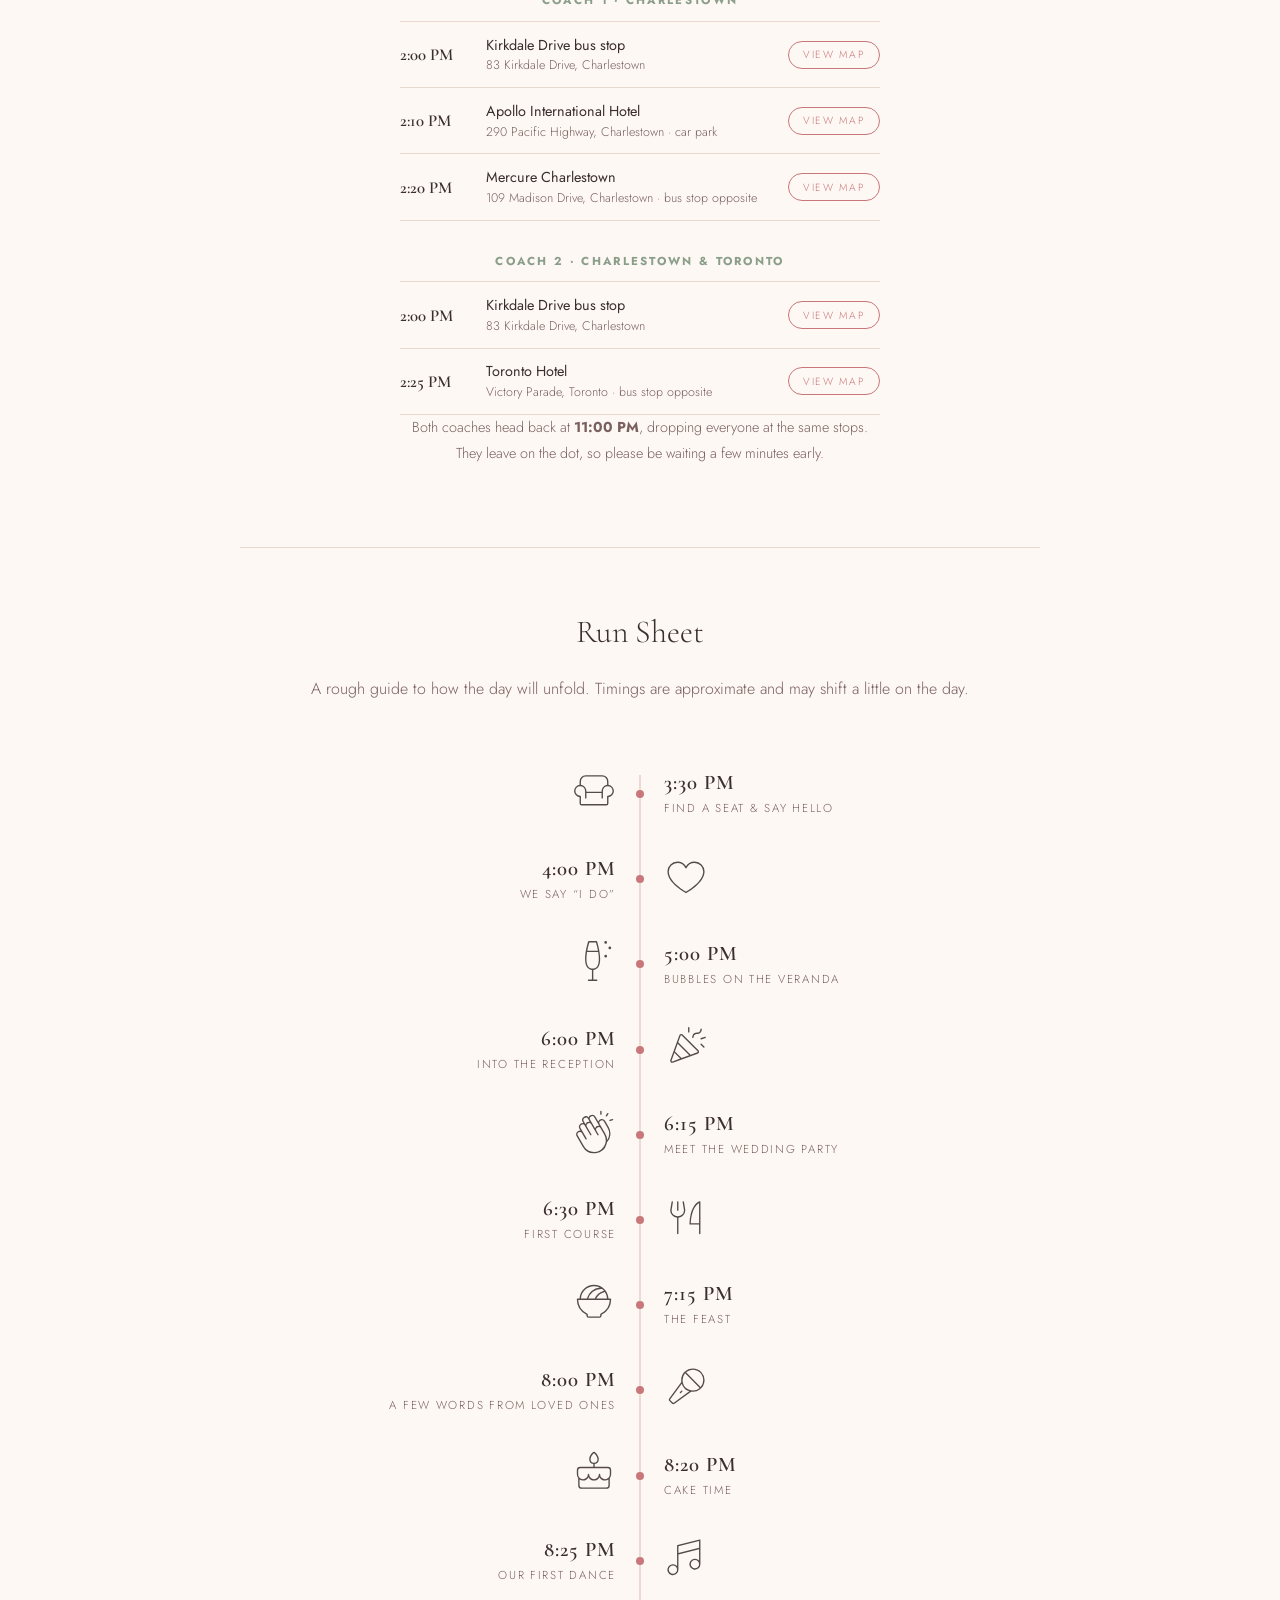
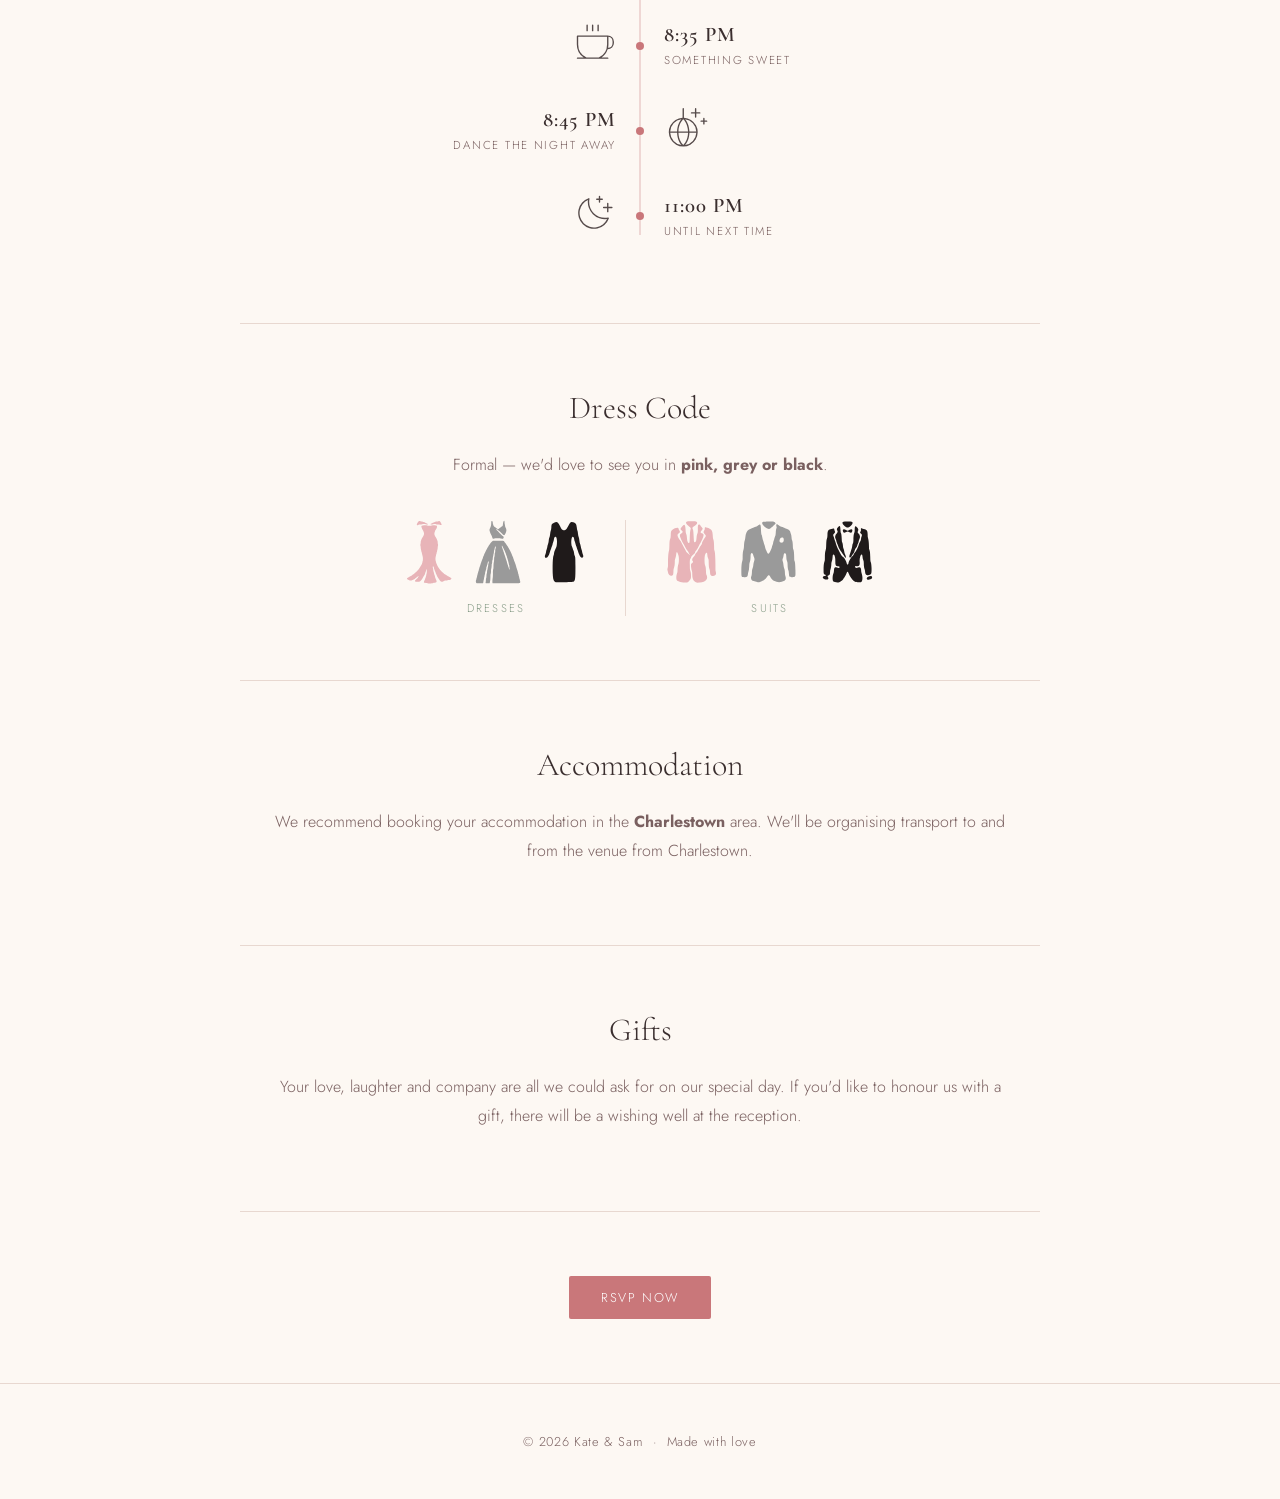
==== commit 0f21da19: "Retrace attire icons from source JPEGs with smooth curves Co-Authored-By: Claude Fable 5.1 <noreply@" ====
--- a/details.html
+++ b/details.html
@@ -174,18 +174,18 @@
     <div class="attire" aria-hidden="true">
       <div class="attire-group">
         <div class="attire-row">
-          <img src="images/attire-dress-mermaid.svg?v=2" alt="" width="43" height="60">
-          <img src="images/attire-dress-flare.svg?v=2" alt="" width="43" height="60">
-          <img src="images/attire-dress-sheath.svg?v=2" alt="" width="39" height="60">
+          <img src="images/attire-dress-mermaid.svg?v=6" alt="" width="43" height="60">
+          <img src="images/attire-dress-flare.svg?v=6" alt="" width="43" height="60">
+          <img src="images/attire-dress-sheath.svg?v=6" alt="" width="39" height="60">
         </div>
         <span class="attire-label">Dresses</span>
       </div>
       <span class="attire-sep"></span>
       <div class="attire-group">
         <div class="attire-row">
-          <img src="images/attire-suit-a.svg?v=2" alt="" width="46" height="60">
-          <img src="images/attire-suit-b.svg?v=2" alt="" width="54" height="60">
-          <img src="images/attire-suit-c.svg?v=2" alt="" width="50" height="60">
+          <img src="images/attire-suit-a.svg?v=6" alt="" width="46" height="60">
+          <img src="images/attire-suit-b.svg?v=6" alt="" width="54" height="60">
+          <img src="images/attire-suit-c.svg?v=6" alt="" width="50" height="60">
         </div>
         <span class="attire-label">Suits</span>
       </div>
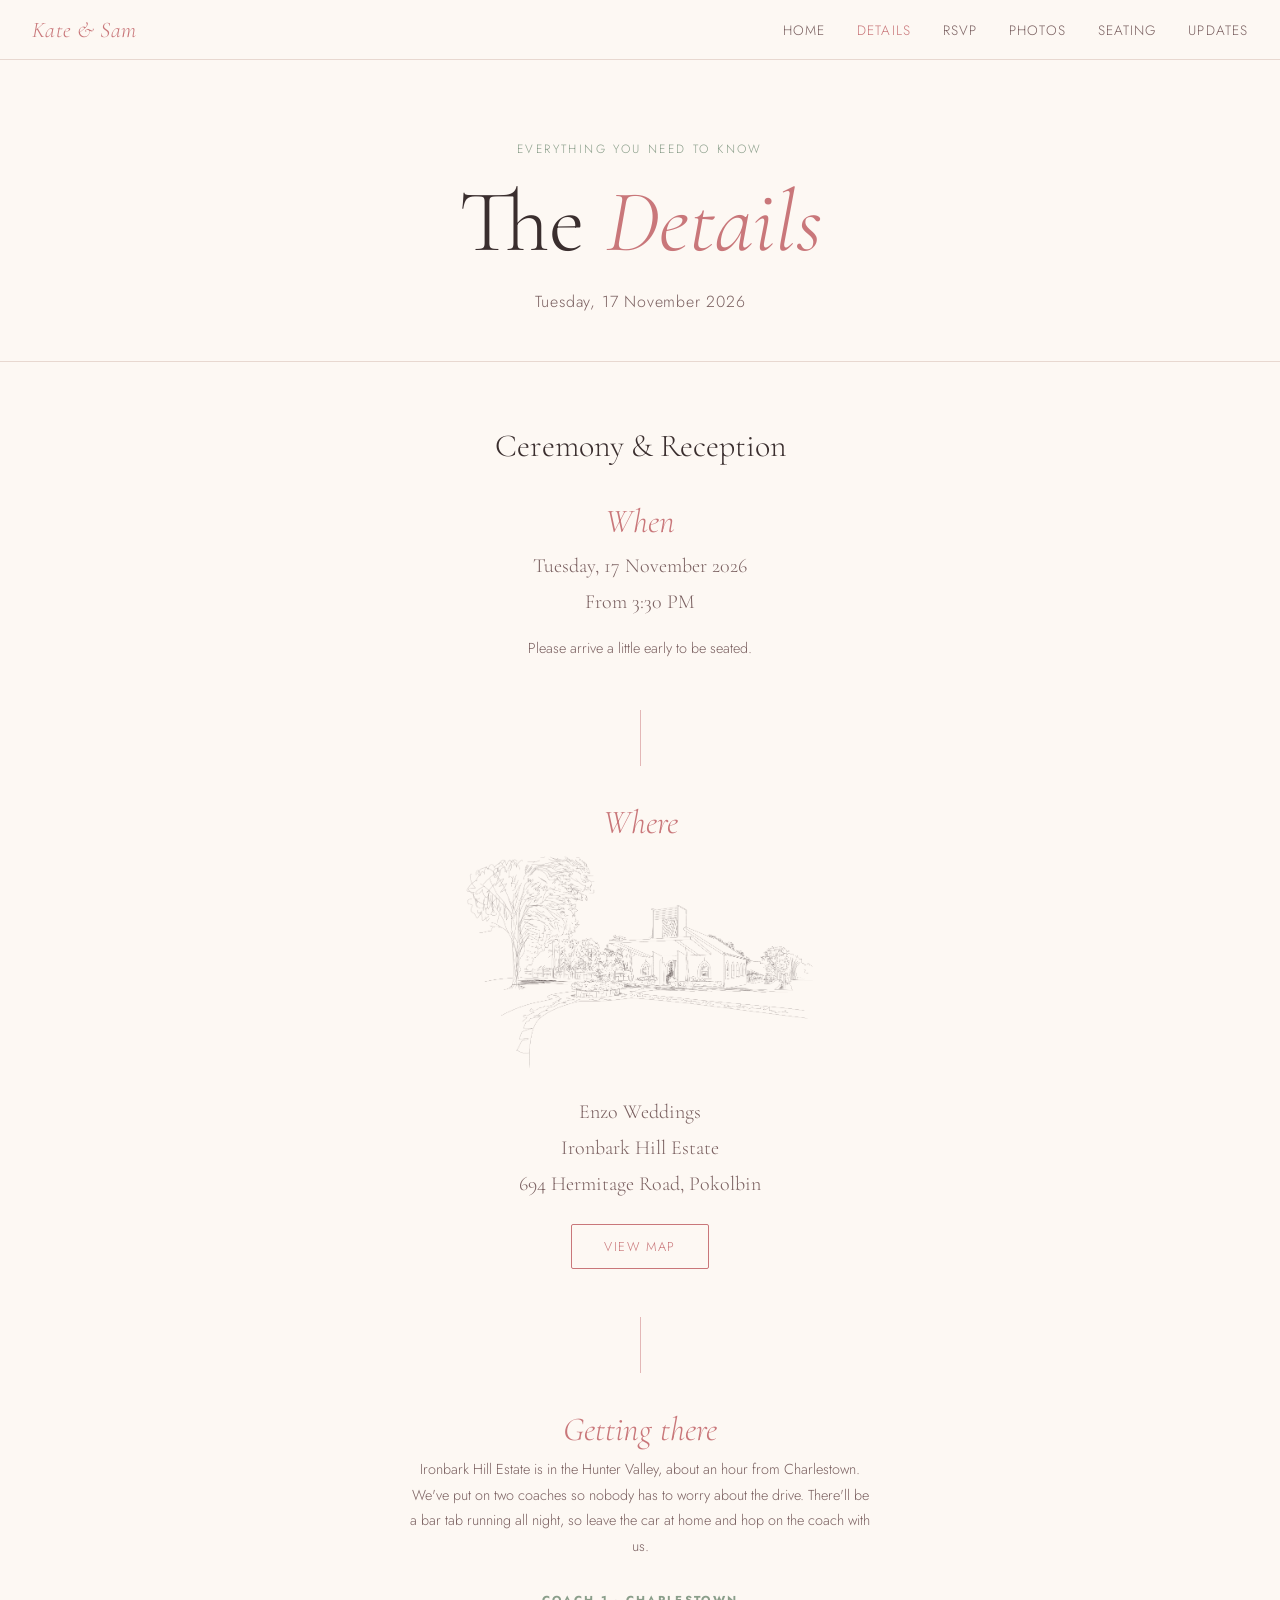
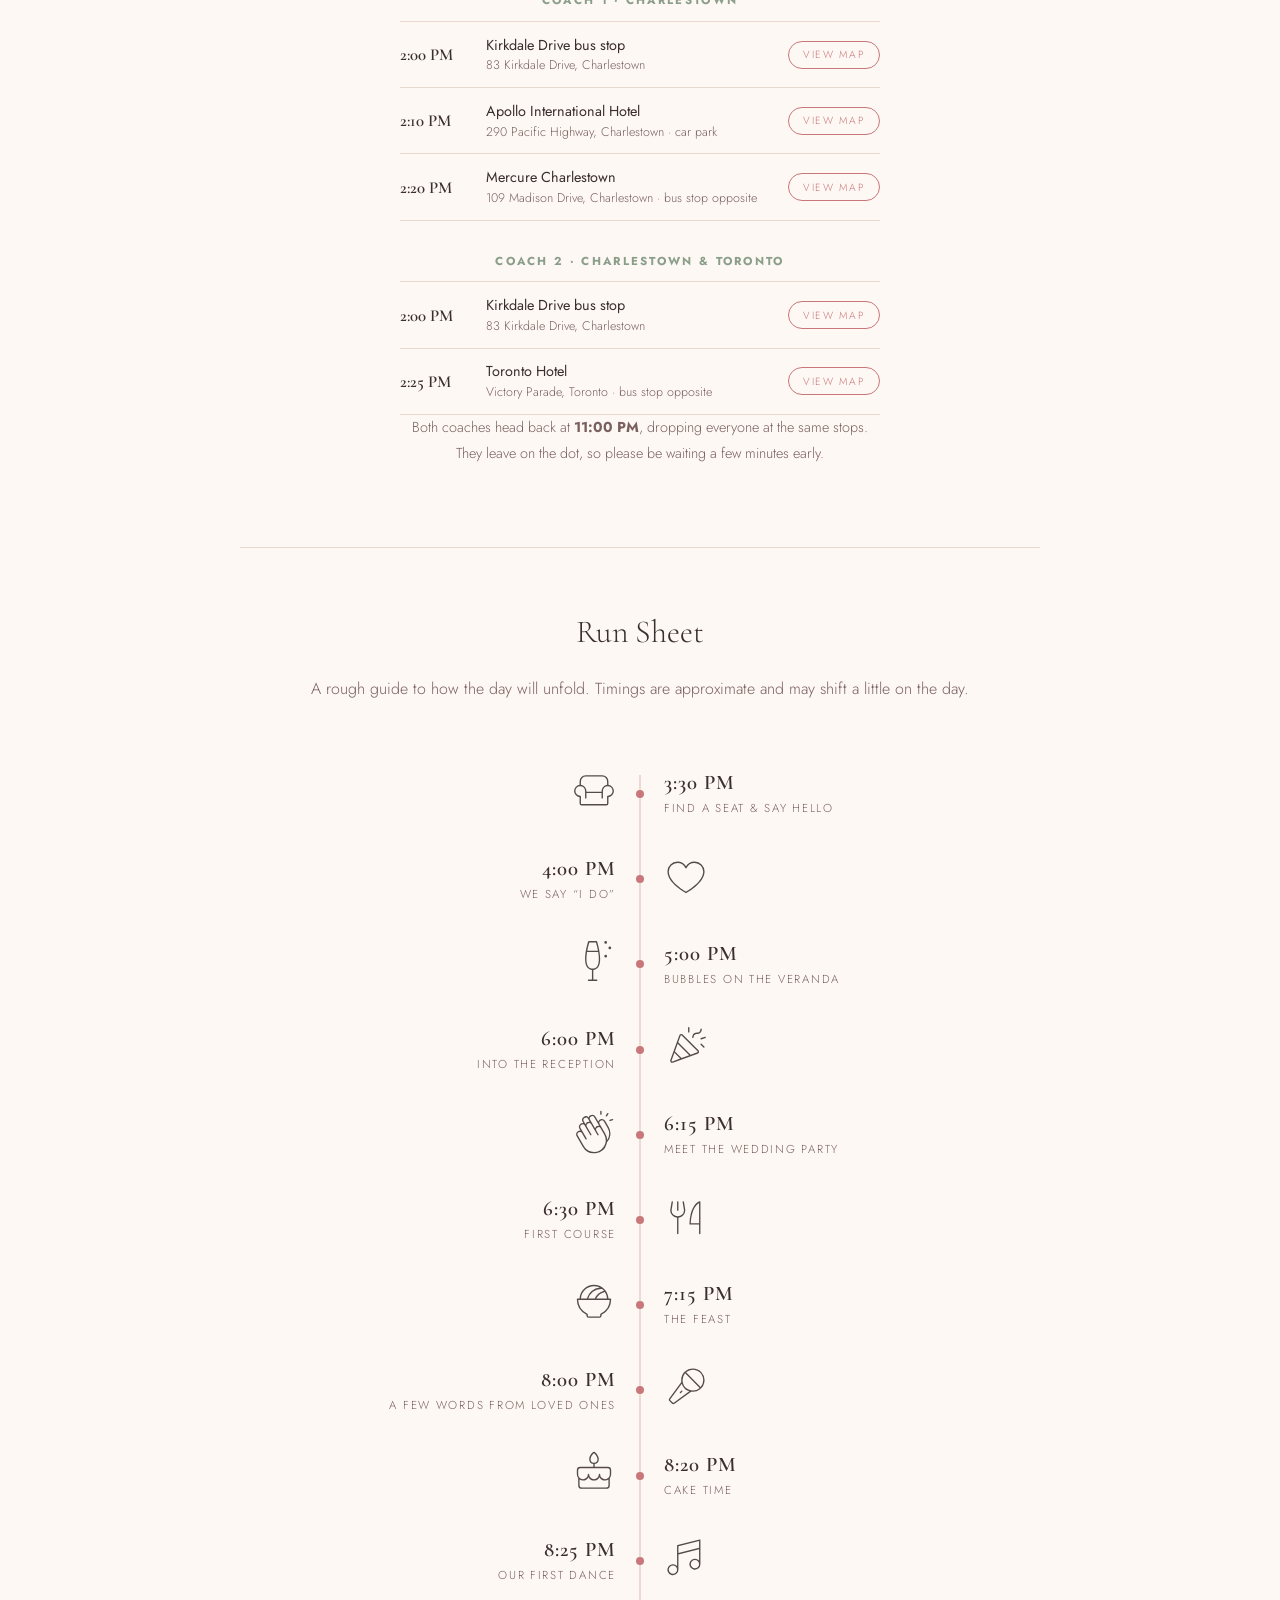
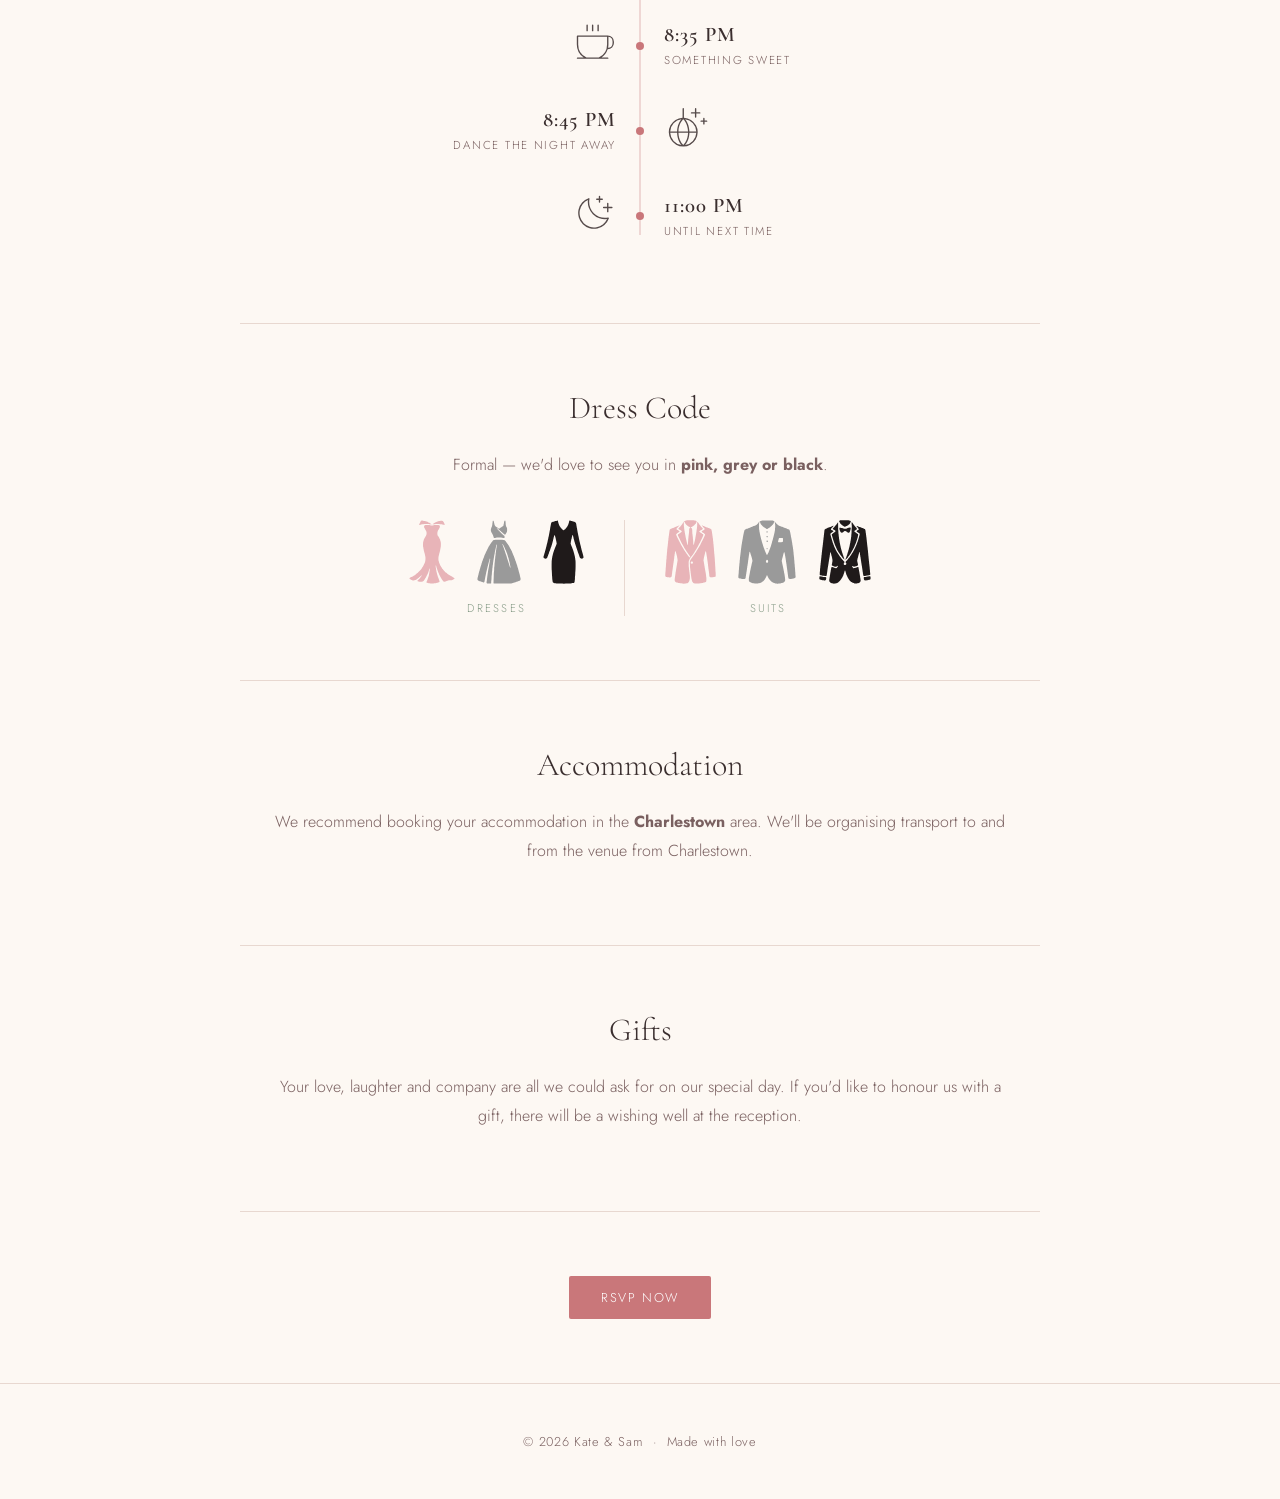
==== commit 1da23251: "Retrace attire icons from higher-resolution sources Co-Authored-By: Claude Fable 5.1 <noreply@anthro" ====
--- a/details.html
+++ b/details.html
@@ -174,18 +174,18 @@
     <div class="attire" aria-hidden="true">
       <div class="attire-group">
         <div class="attire-row">
-          <img src="images/attire-dress-mermaid.svg?v=6" alt="" width="43" height="60">
-          <img src="images/attire-dress-flare.svg?v=6" alt="" width="43" height="60">
-          <img src="images/attire-dress-sheath.svg?v=6" alt="" width="39" height="60">
+          <img src="images/attire-dress-mermaid.svg?v=7" alt="" width="43" height="60">
+          <img src="images/attire-dress-flare.svg?v=7" alt="" width="43" height="60">
+          <img src="images/attire-dress-sheath.svg?v=7" alt="" width="39" height="60">
         </div>
         <span class="attire-label">Dresses</span>
       </div>
       <span class="attire-sep"></span>
       <div class="attire-group">
         <div class="attire-row">
-          <img src="images/attire-suit-a.svg?v=6" alt="" width="46" height="60">
-          <img src="images/attire-suit-b.svg?v=6" alt="" width="54" height="60">
-          <img src="images/attire-suit-c.svg?v=6" alt="" width="50" height="60">
+          <img src="images/attire-suit-a.svg?v=7" alt="" width="46" height="60">
+          <img src="images/attire-suit-b.svg?v=7" alt="" width="54" height="60">
+          <img src="images/attire-suit-c.svg?v=7" alt="" width="50" height="60">
         </div>
         <span class="attire-label">Suits</span>
       </div>
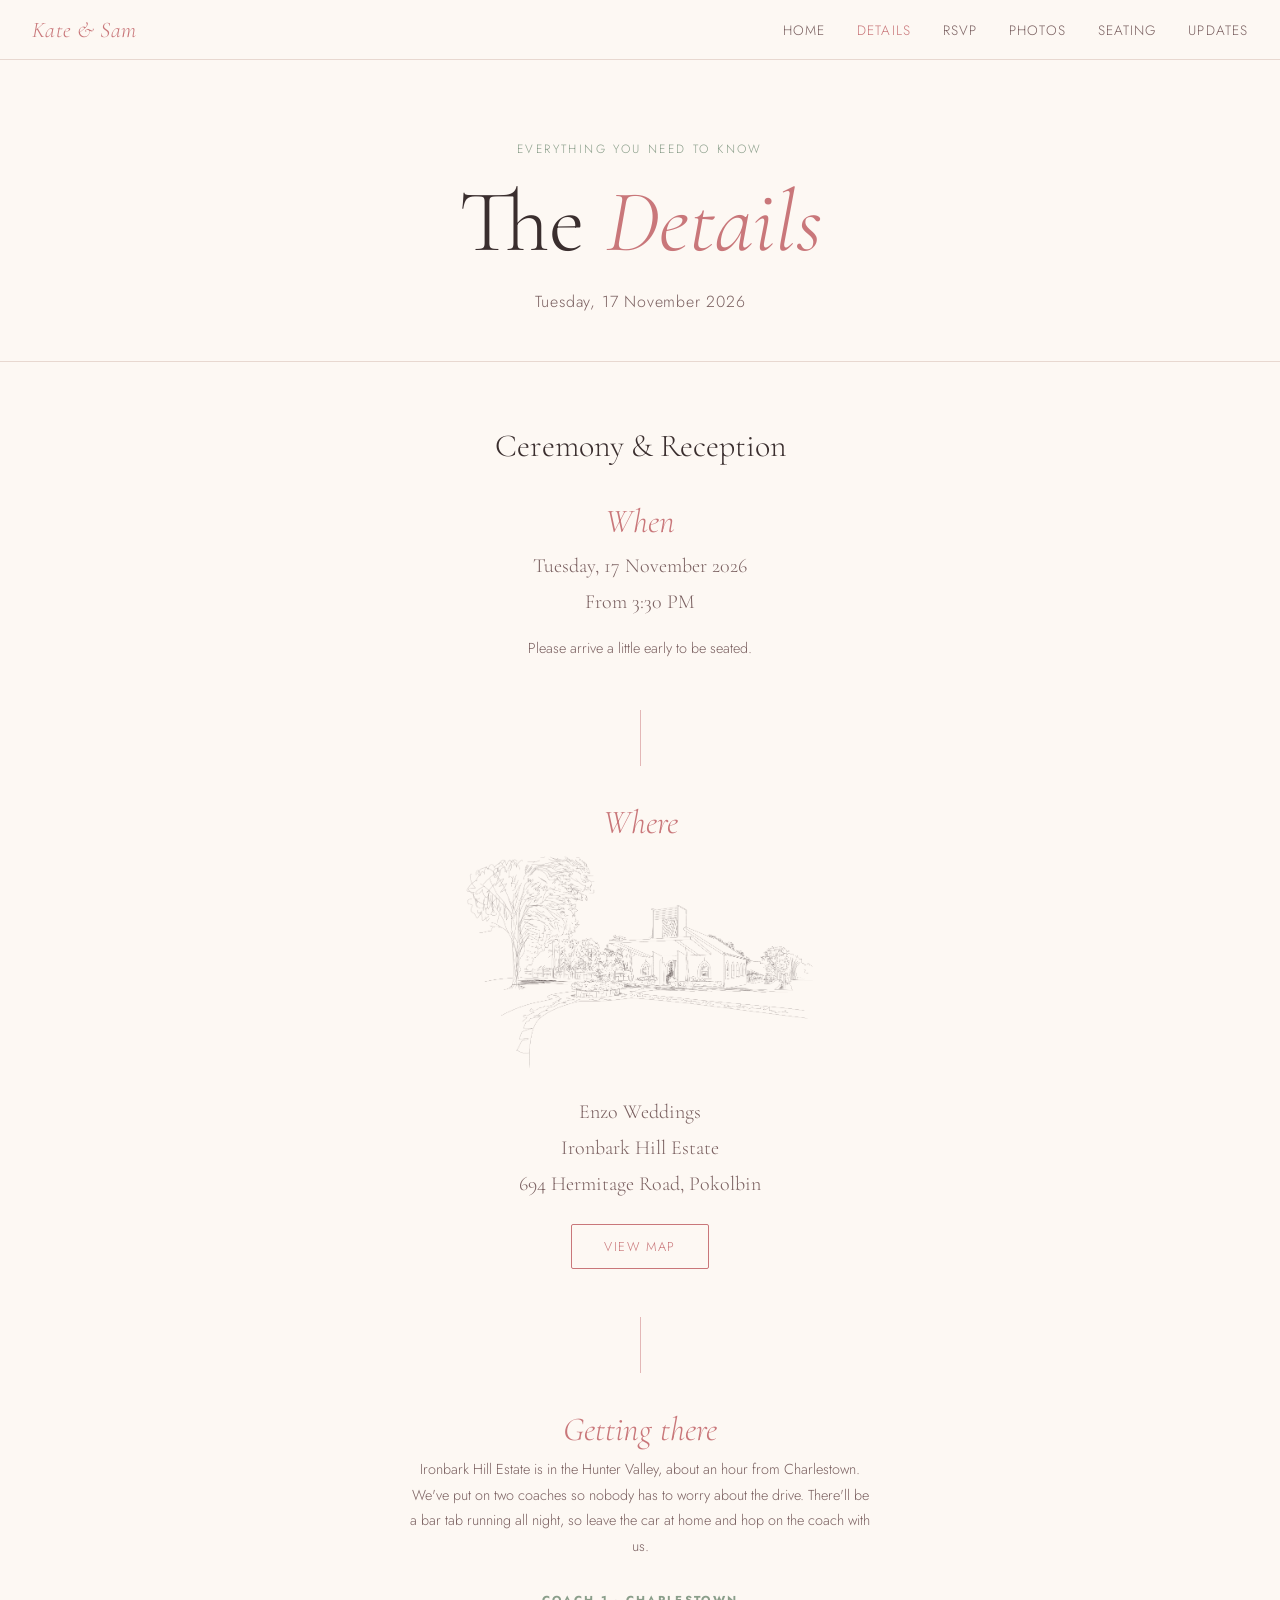
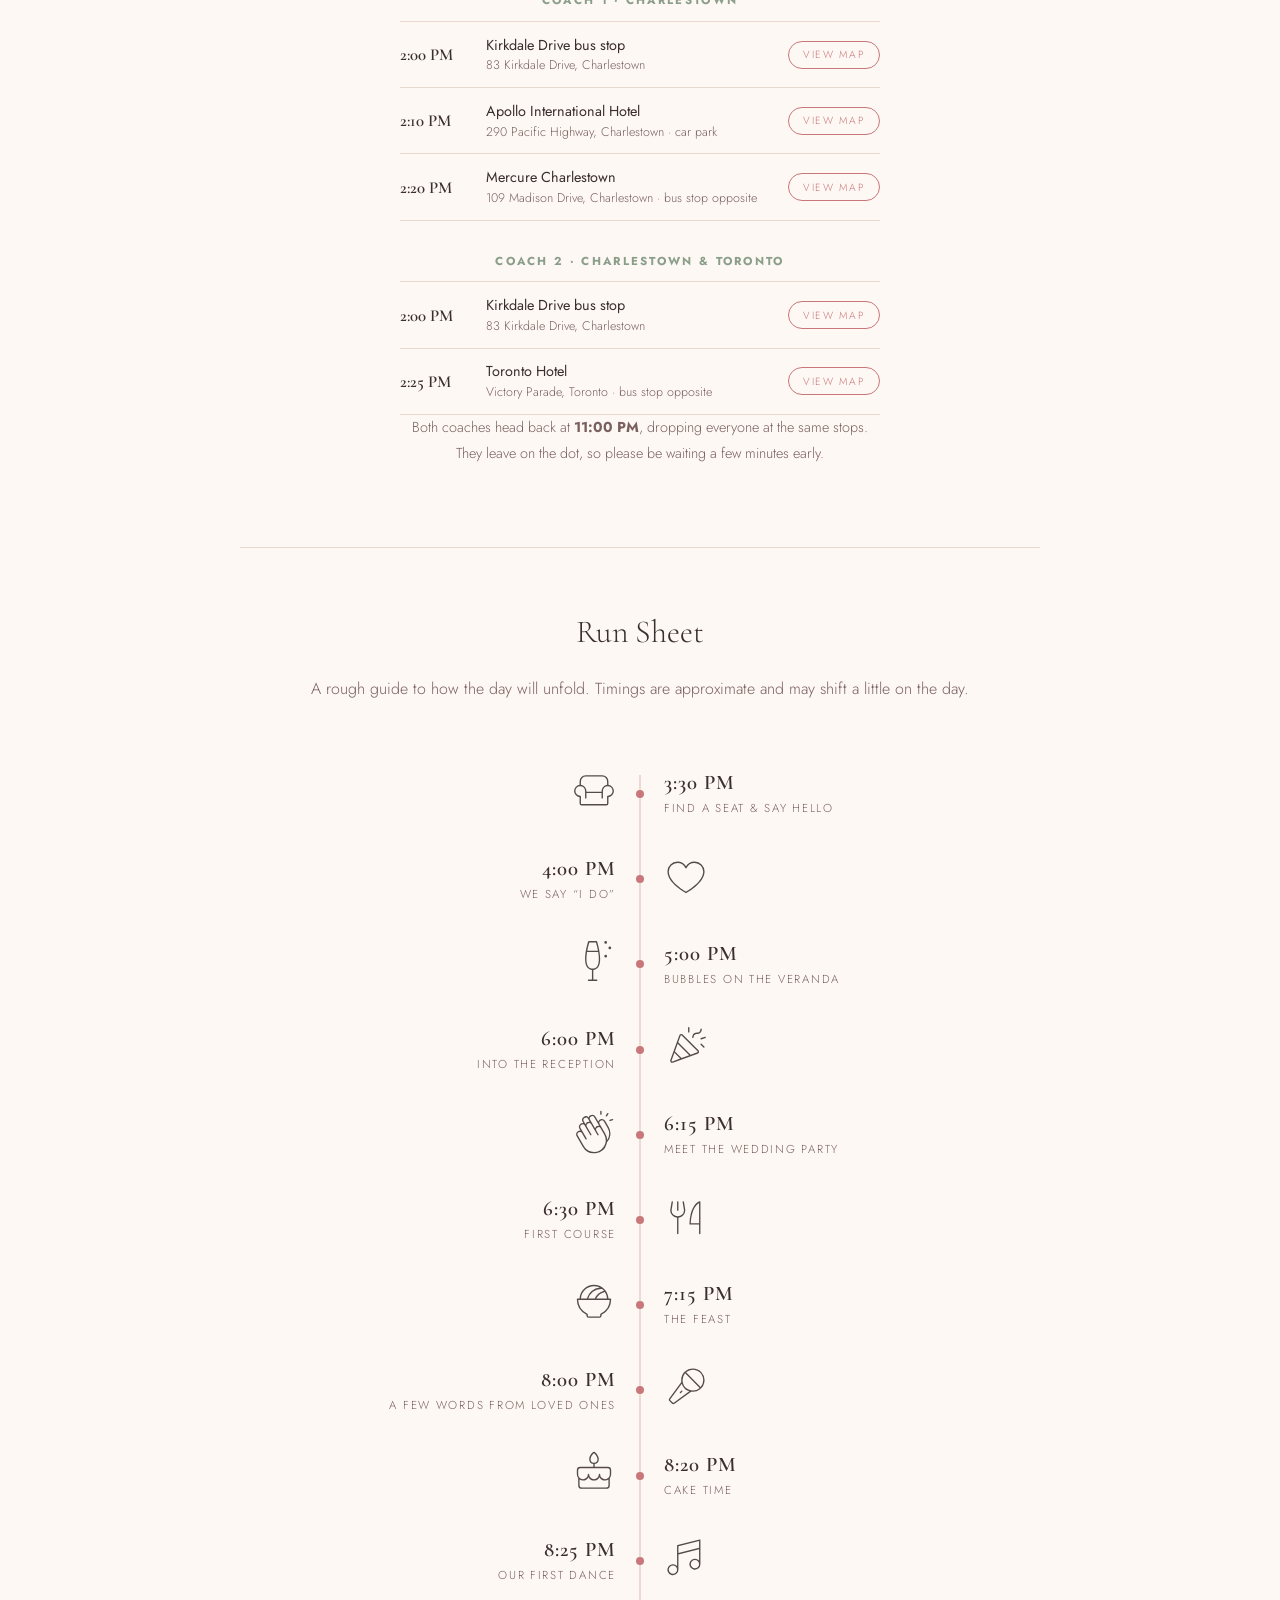
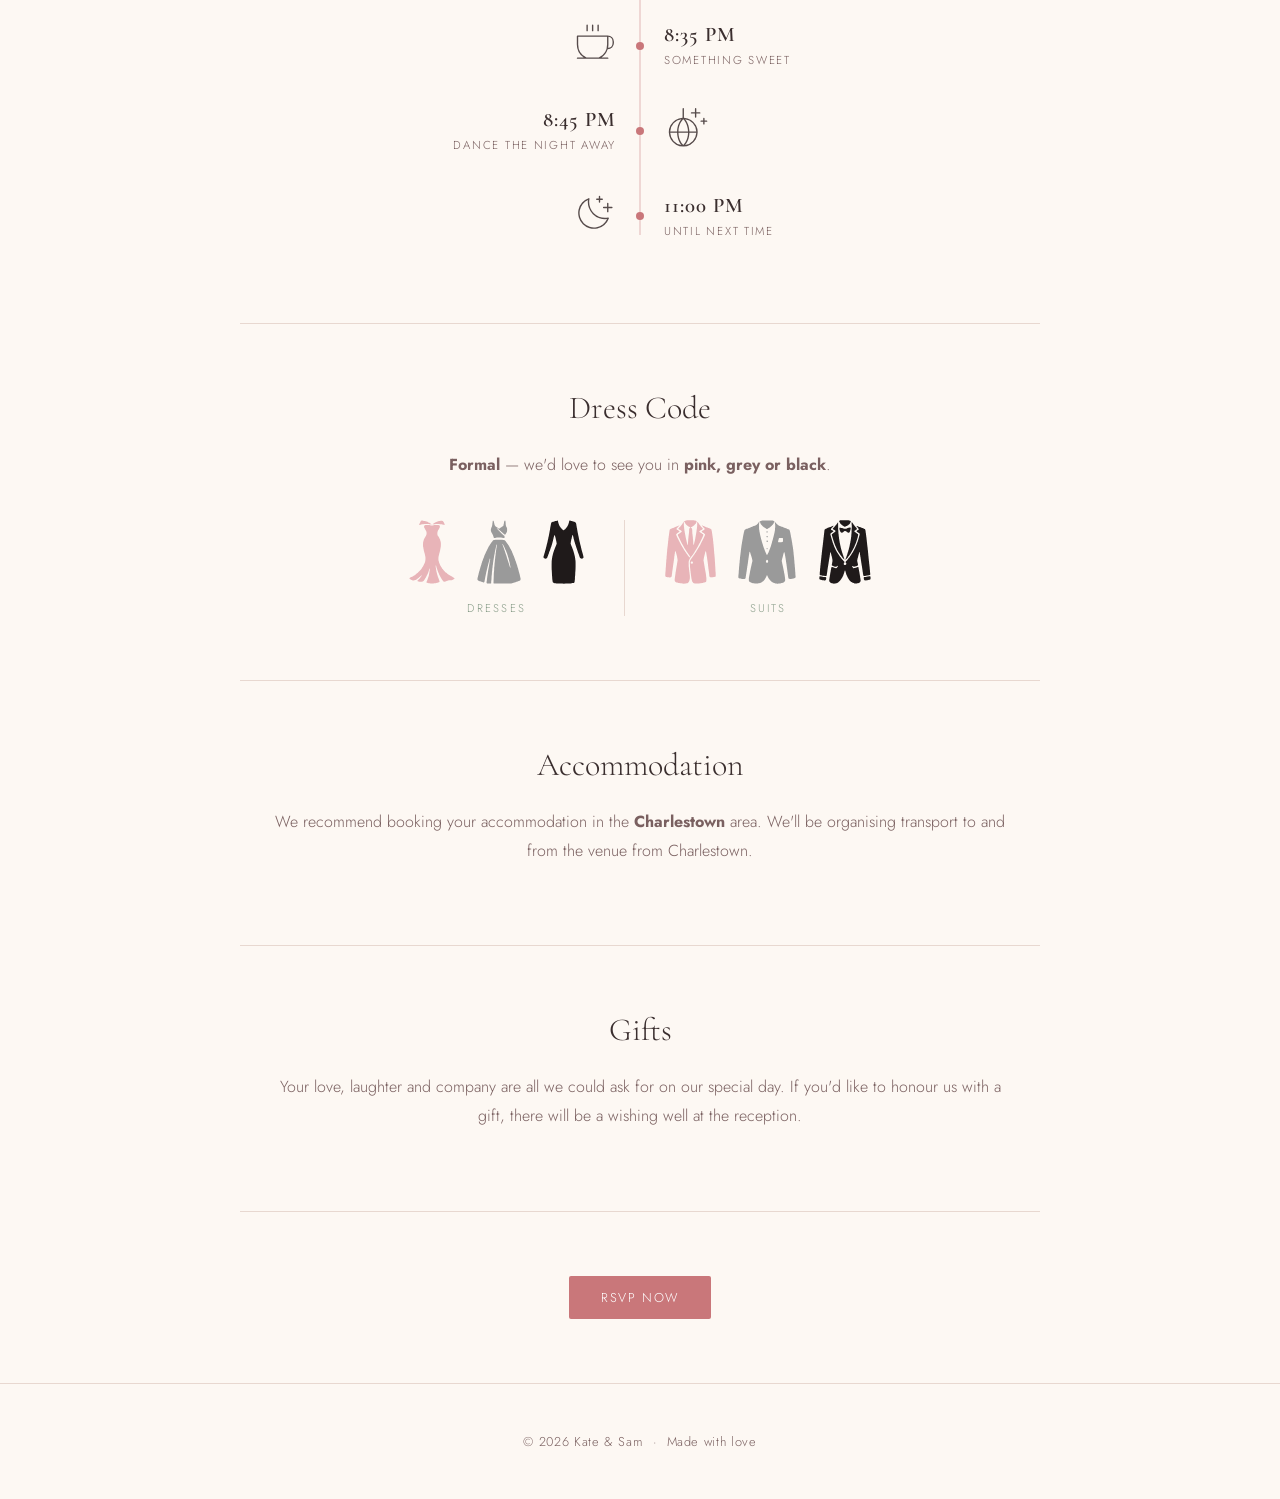
==== commit d90bb399: "Bold 'Formal' in dress code Co-Authored-By: Claude Fable 5.1 <noreply@anthropic.com>" ====
--- a/details.html
+++ b/details.html
@@ -170,7 +170,7 @@
 
   <div class="section">
     <h2>Dress Code</h2>
-    <p>Formal — we'd love to see you in <strong>pink, grey or black</strong>.</p>
+    <p><strong>Formal</strong> — we'd love to see you in <strong>pink, grey or black</strong>.</p>
     <div class="attire" aria-hidden="true">
       <div class="attire-group">
         <div class="attire-row">
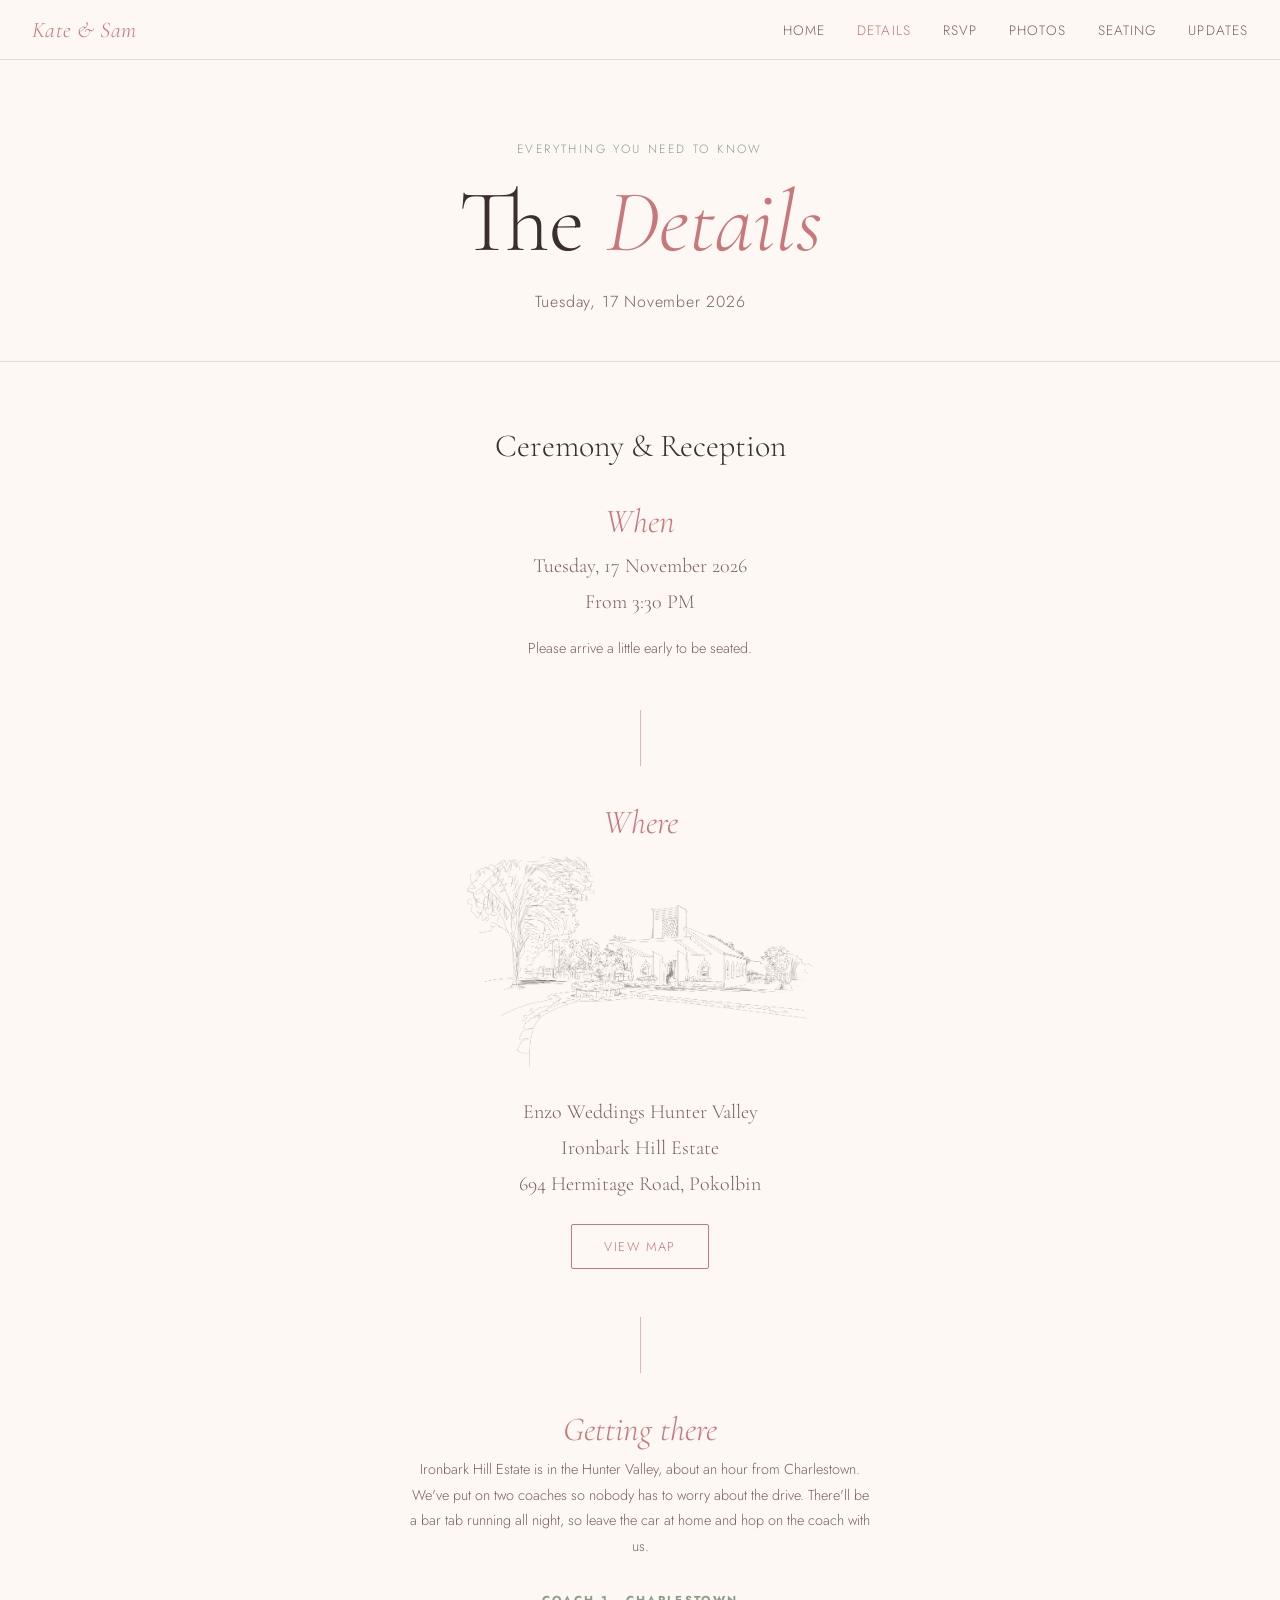
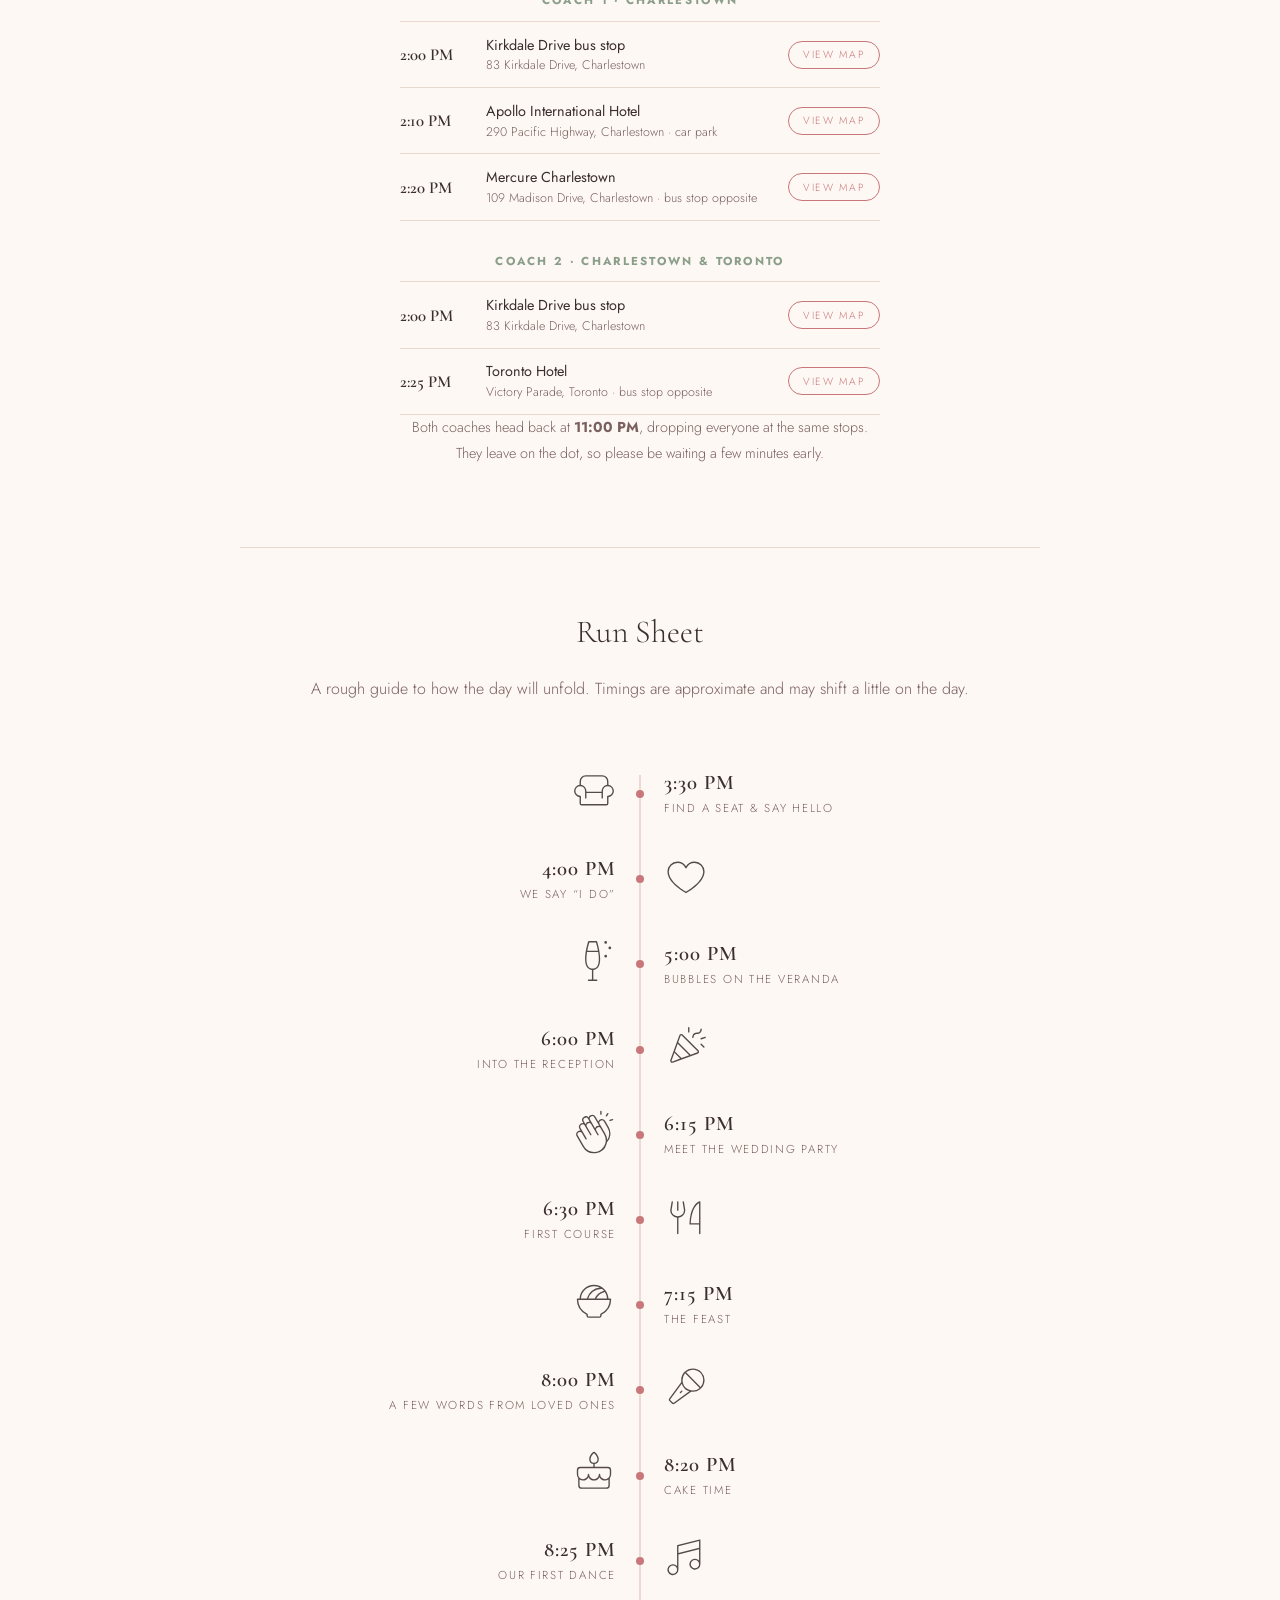
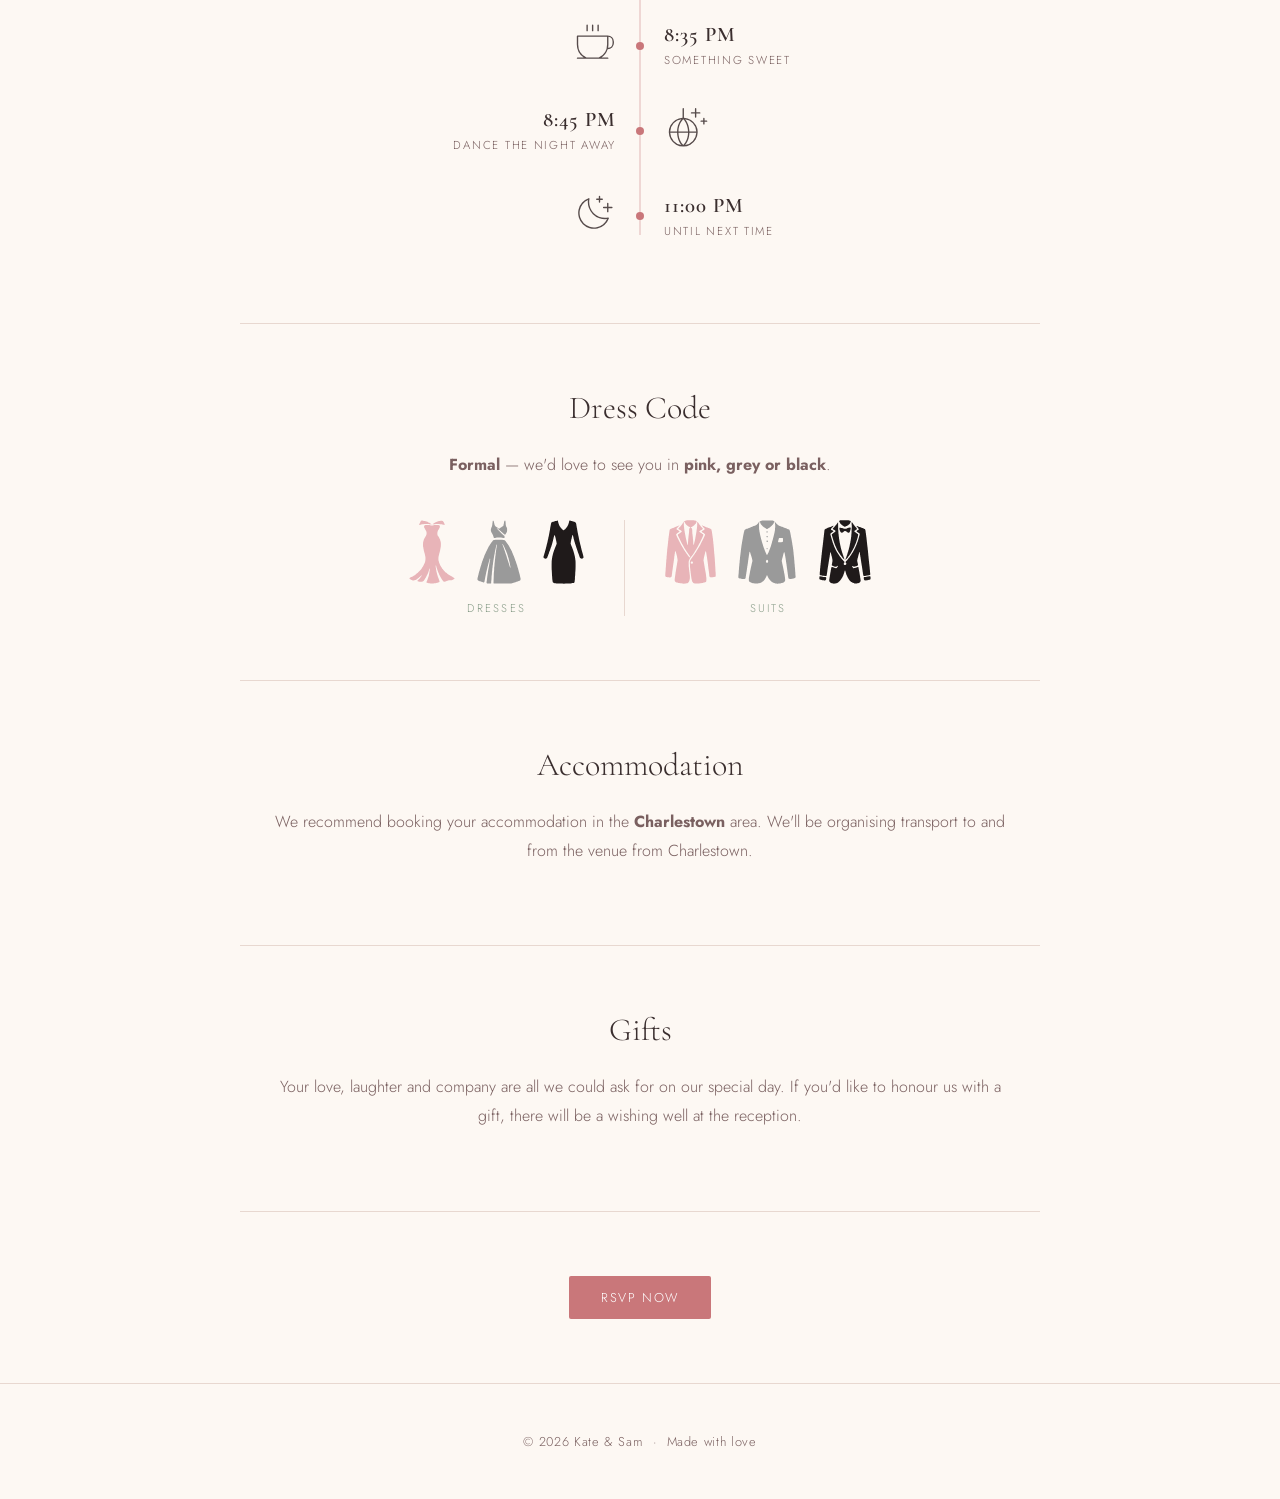
==== commit 810a45ce: "Venue name: Enzo Weddings Hunter Valley Co-Authored-By: Claude Fable 5.1 <noreply@anthropic.com>" ====
--- a/details.html
+++ b/details.html
@@ -43,7 +43,7 @@
     <div class="venue-block">
       <h3 class="script">Where</h3>
       <img class="venue-sketch" src="images/venue-sketch.png" alt="Sketch of the chapel at Ironbark Hill Estate">
-      <p class="venue-lead">Enzo Weddings<br>Ironbark Hill Estate<br>694 Hermitage Road, Pokolbin</p>
+      <p class="venue-lead">Enzo Weddings Hunter Valley<br>Ironbark Hill Estate<br>694 Hermitage Road, Pokolbin</p>
       <a class="btn btn-outline btn-pill" href="https://www.google.com/maps/search/?api=1&amp;query=Enzo+Weddings+694+Hermitage+Road+Pokolbin+NSW" target="_blank" rel="noopener">View Map</a>
     </div>
 
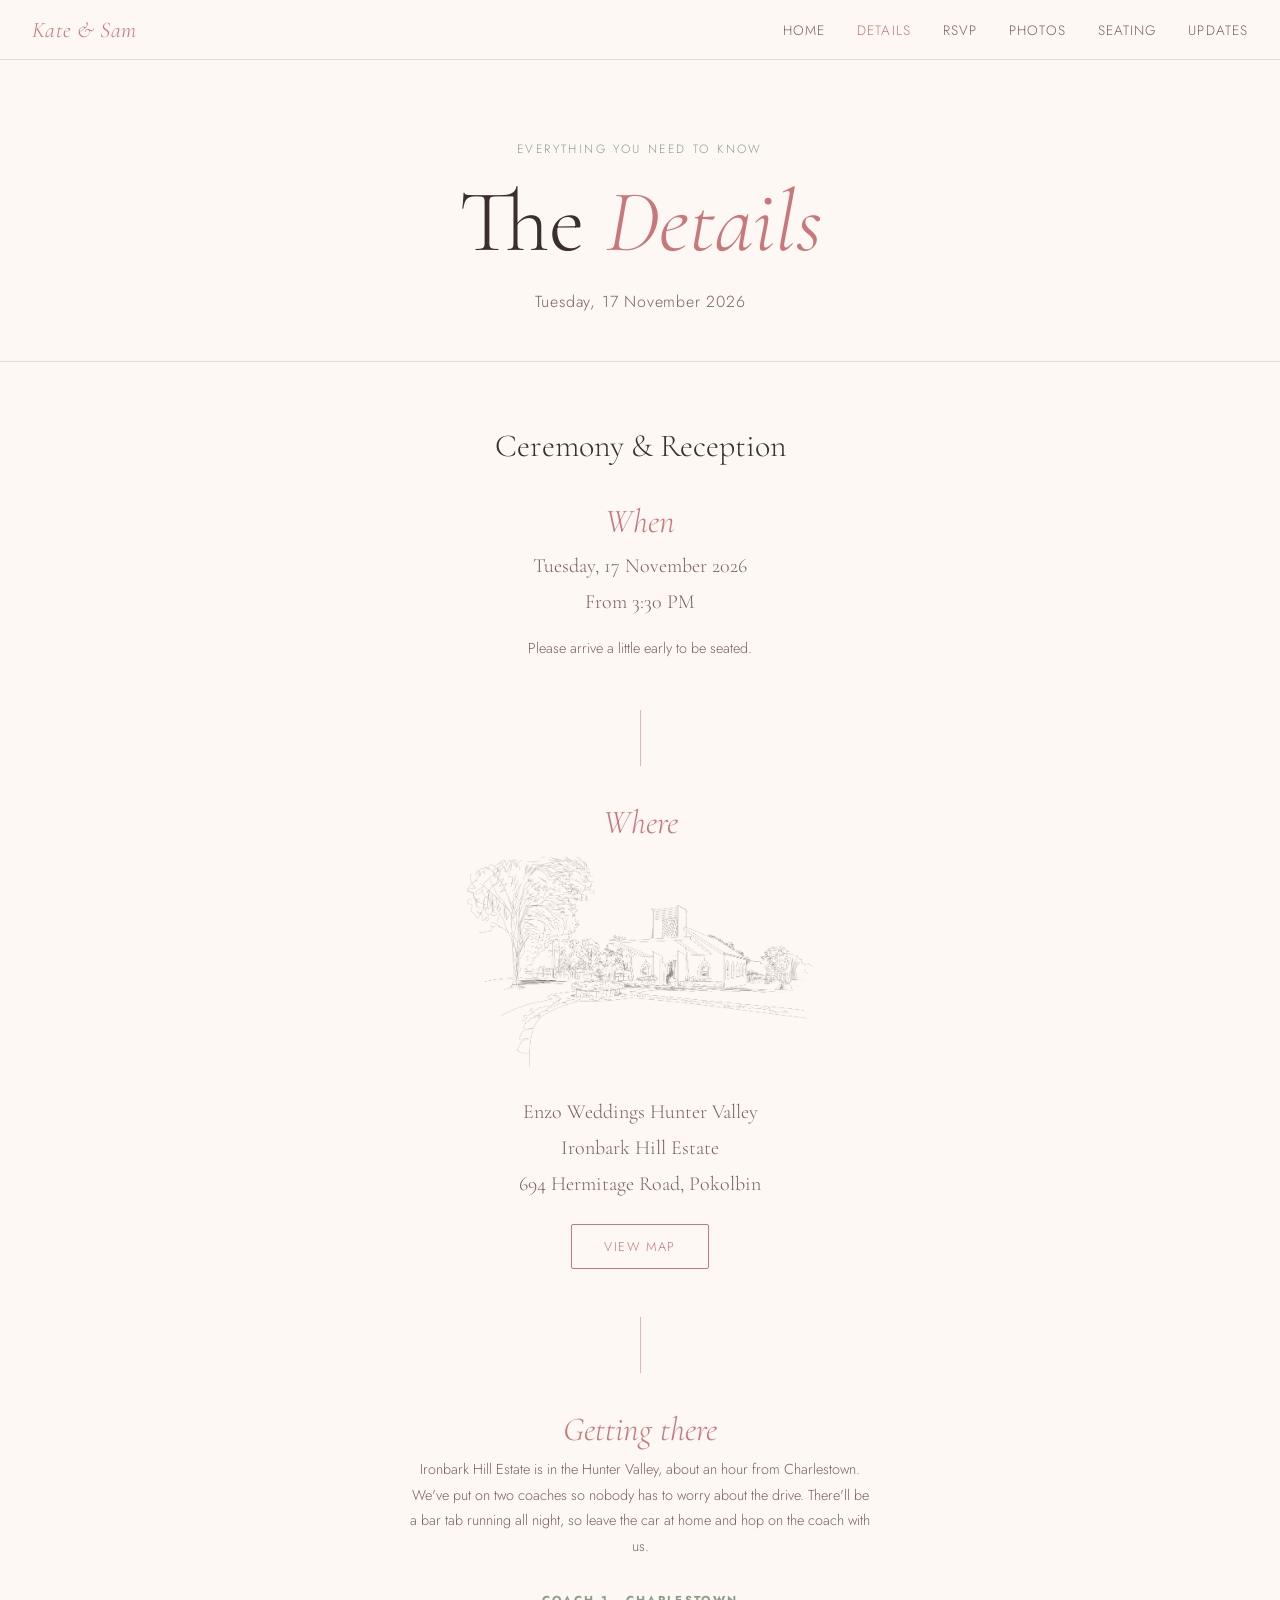
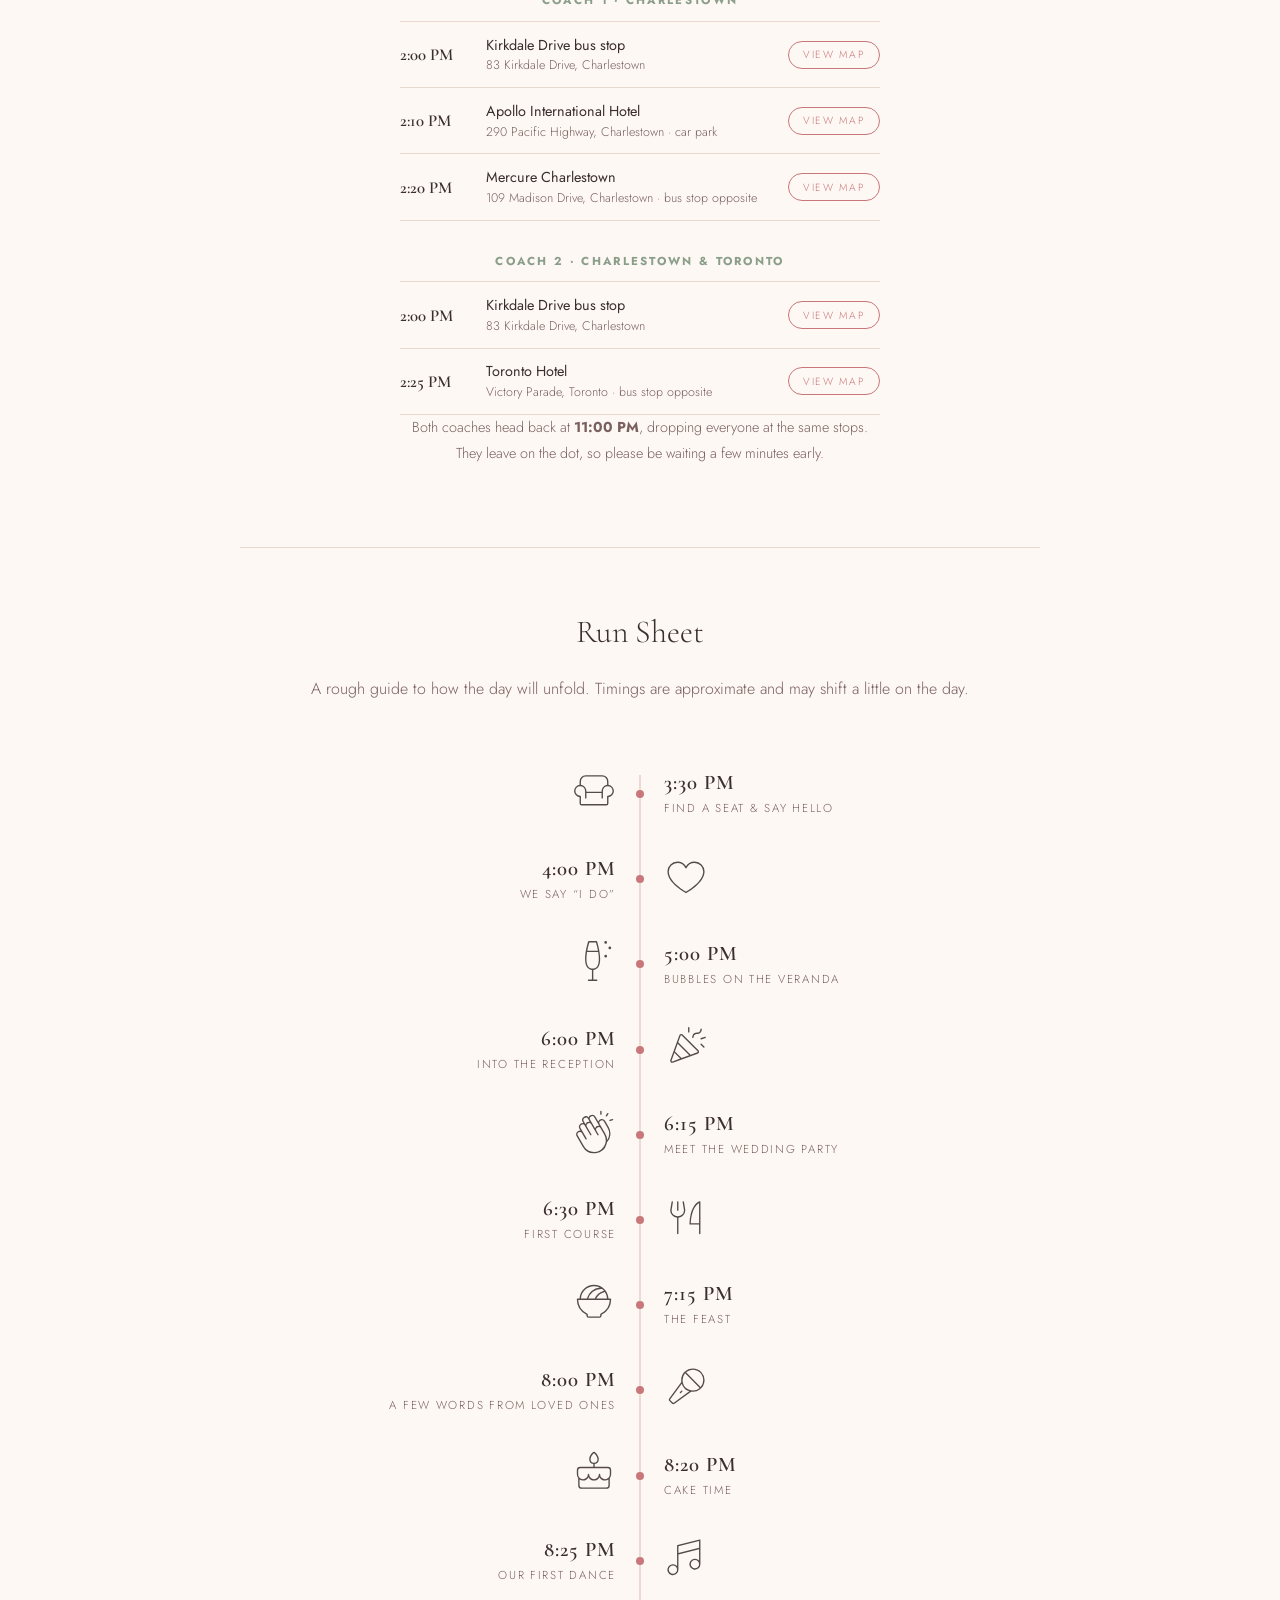
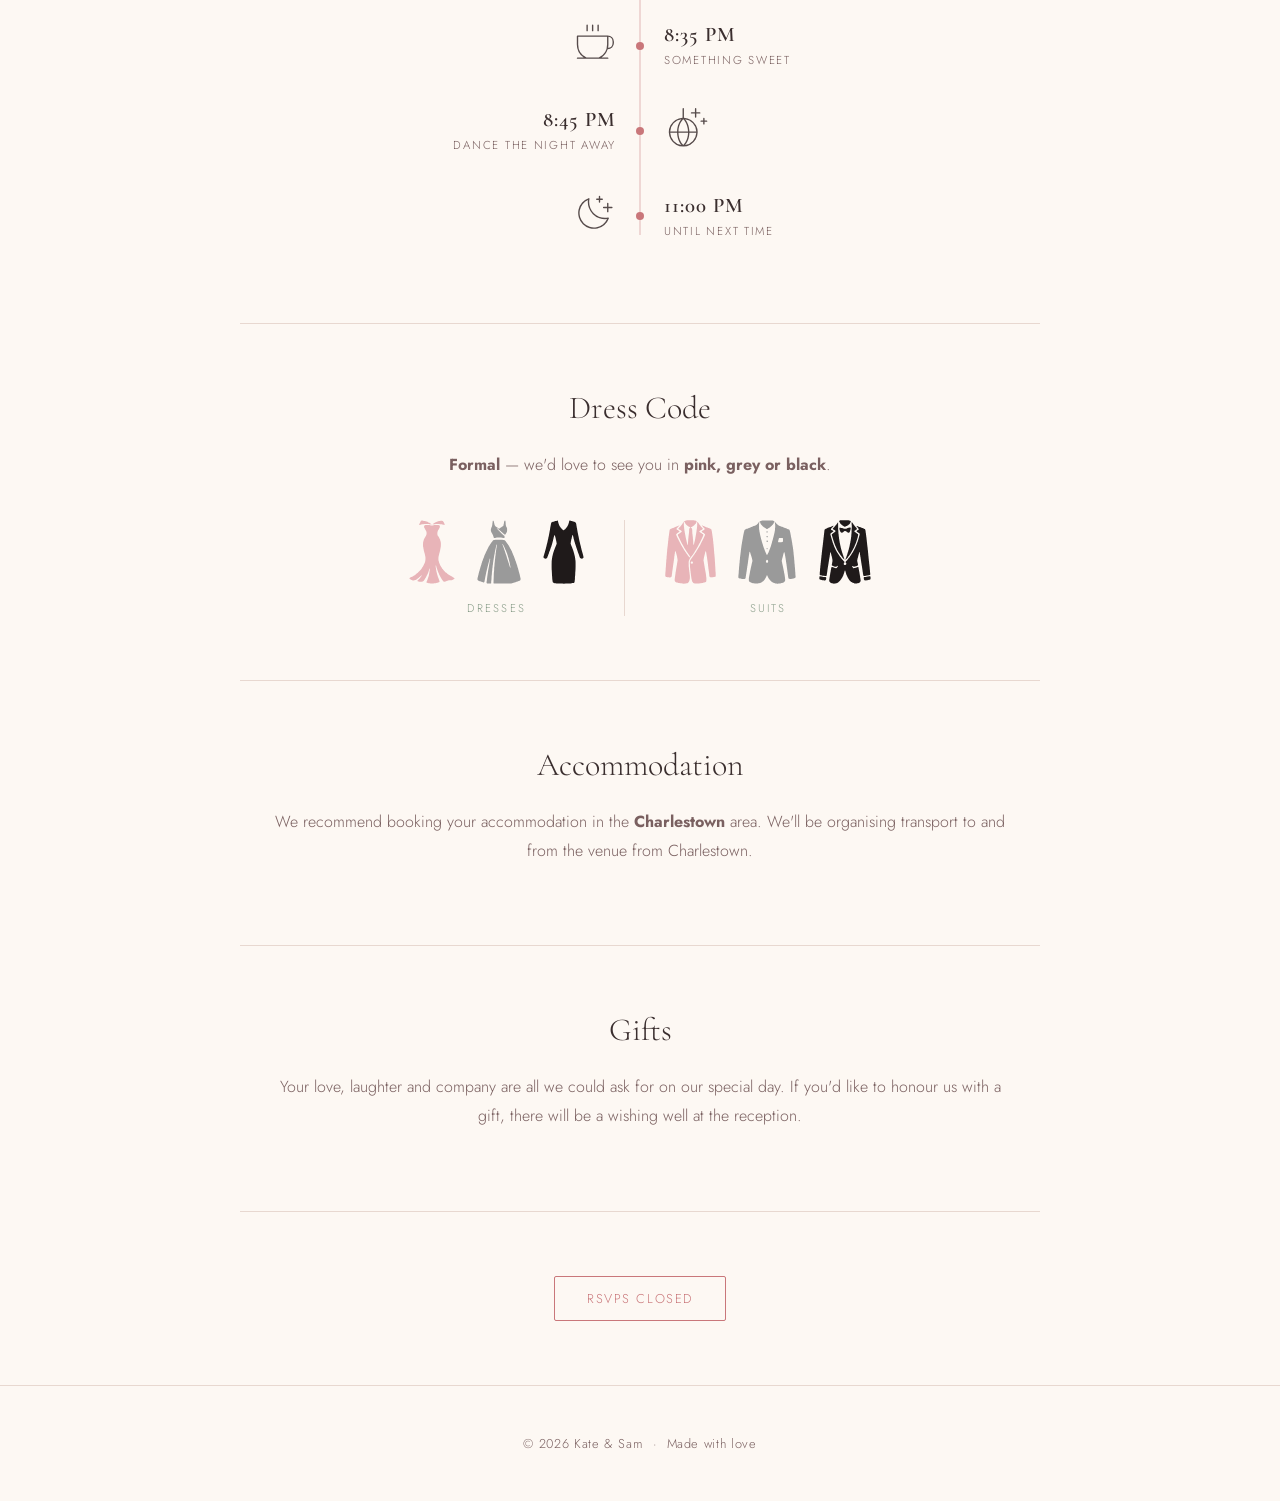
==== commit ee8d64ef: "Close RSVPs: replace form with closed notice Co-Authored-By: Claude Fable 5.1 <noreply@anthropic.com" ====
--- a/details.html
+++ b/details.html
@@ -203,7 +203,7 @@
   </div>
 
   <div class="section">
-    <a href="rsvp.html" class="btn">RSVP Now</a>
+    <a href="rsvp.html" class="btn btn-outline">RSVPs Closed</a>
   </div>
 
   <footer>
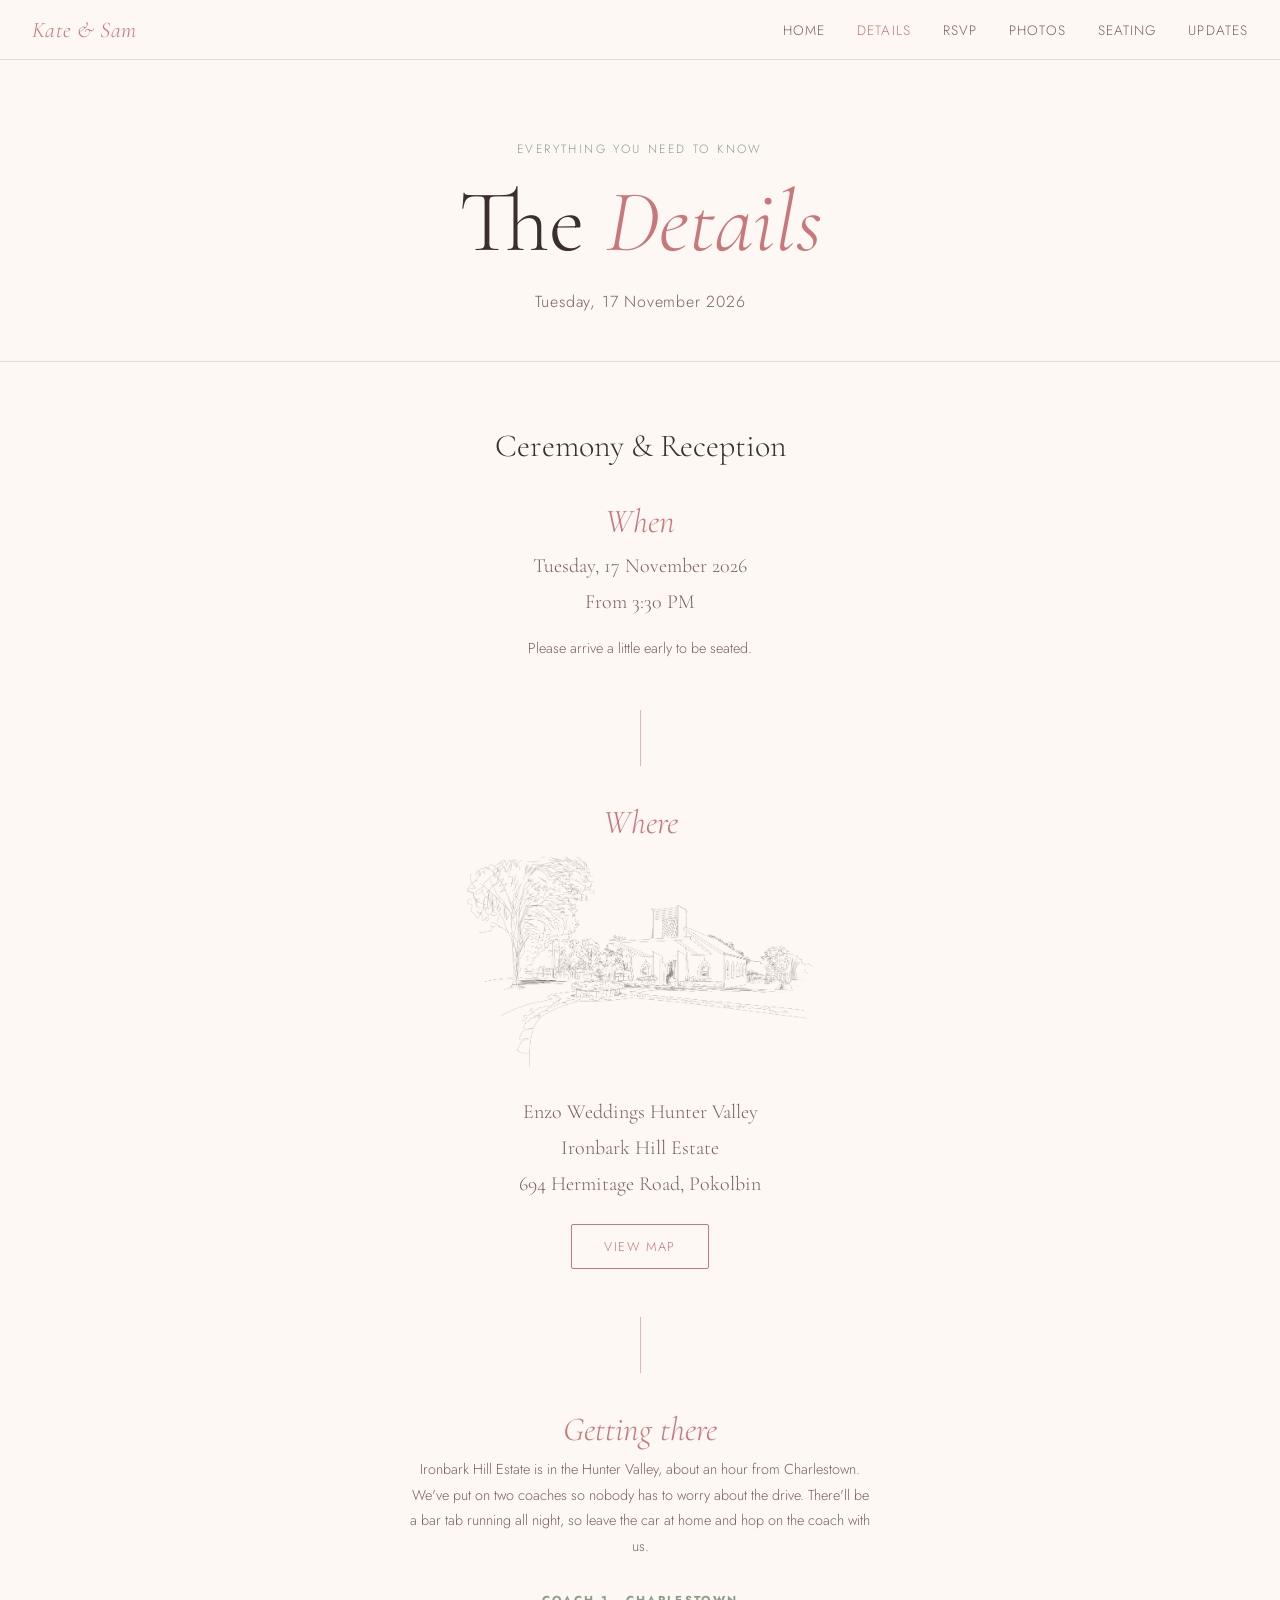
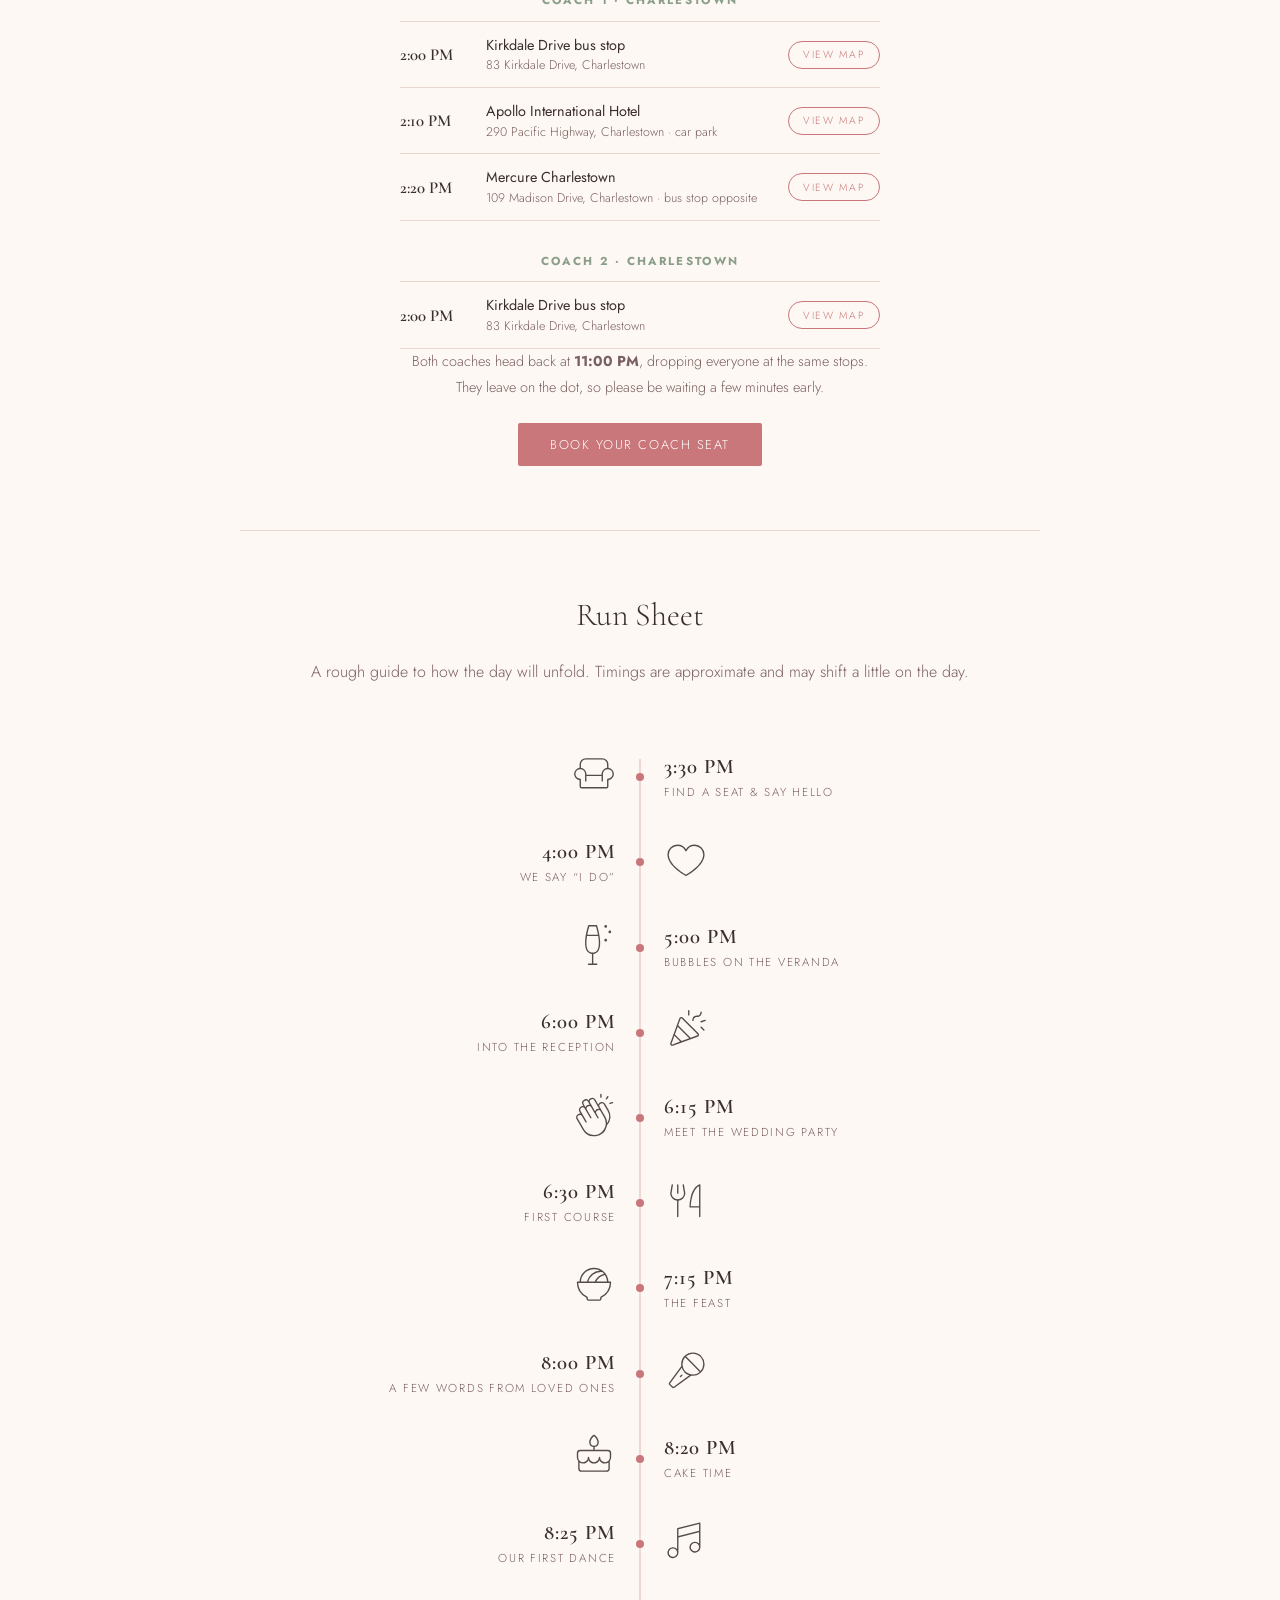
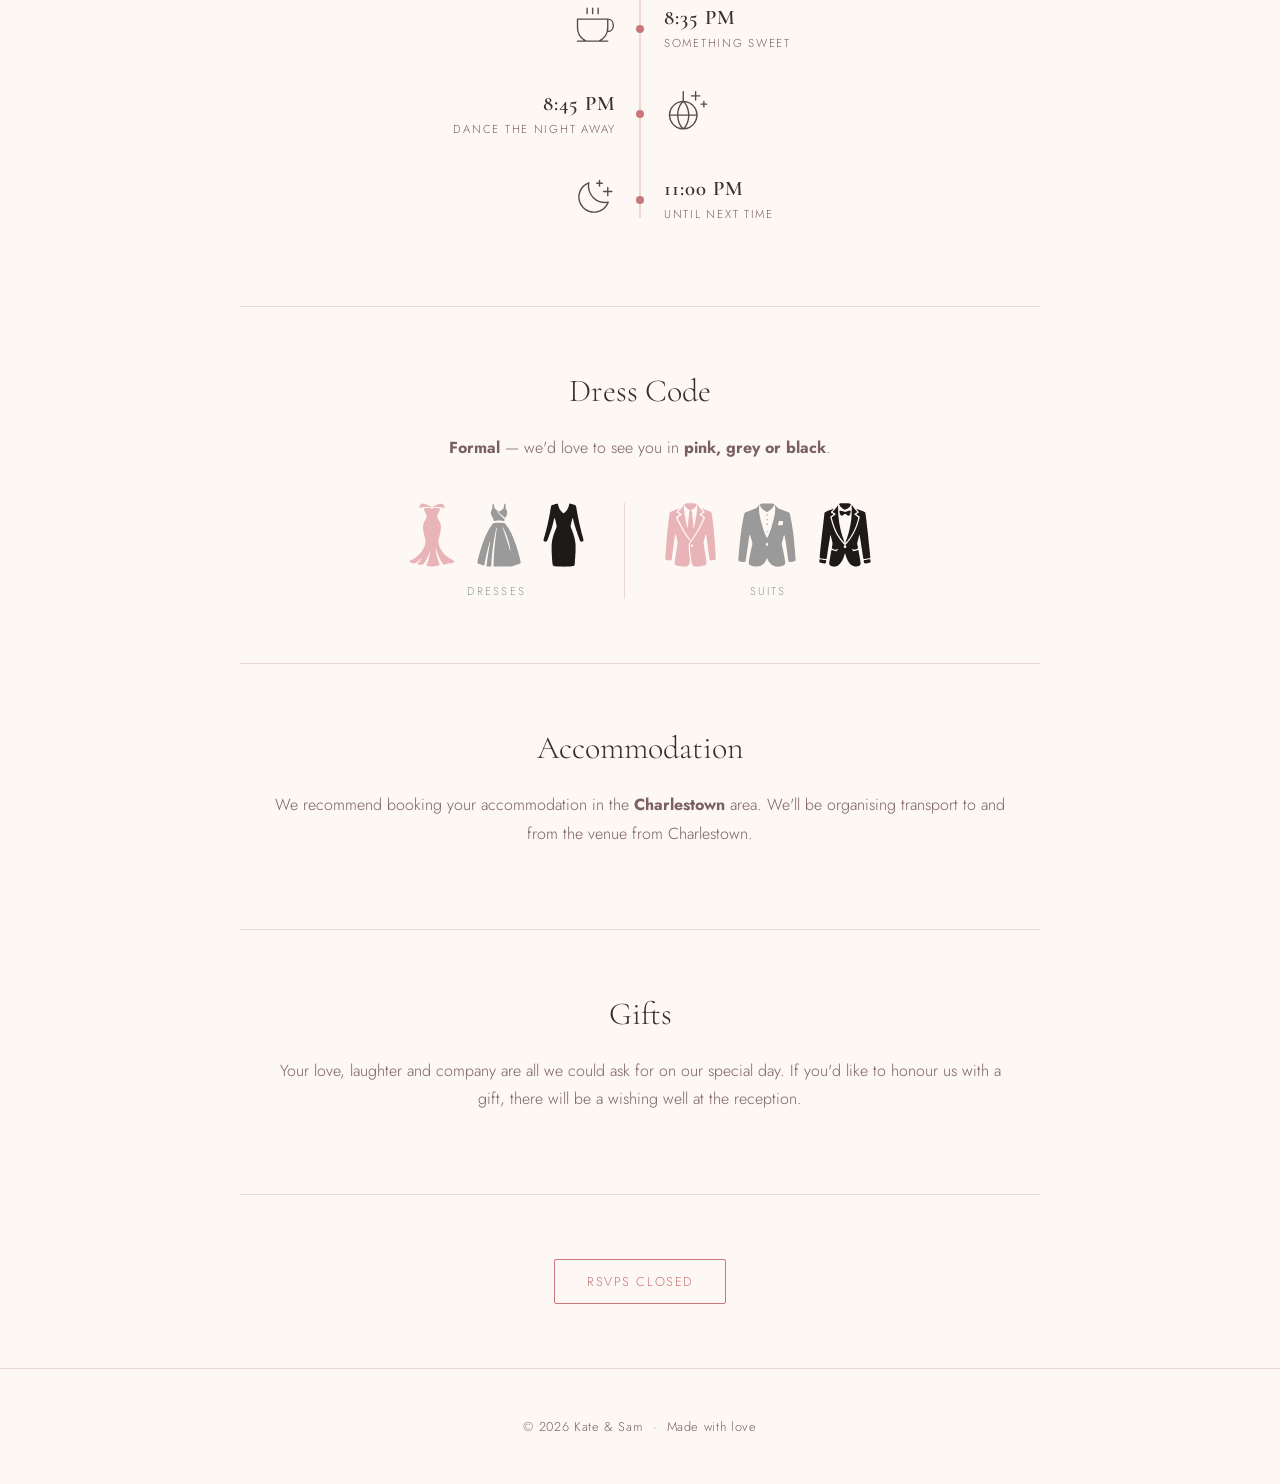
==== commit 83457662: "Details: drop Toronto coach stop, add coach booking form link Co-Authored-By: Claude Opus 5.5 <norep" ====
--- a/details.html
+++ b/details.html
@@ -75,22 +75,18 @@
       </div>
 
       <div class="coach">
-        <h4>Coach 2 &middot; Charlestown &amp; Toronto</h4>
+        <h4>Coach 2 &middot; Charlestown</h4>
         <ul class="stops">
         <li>
           <span class="stop-time">2:00 PM</span>
           <span class="stop-body"><strong>Kirkdale Drive bus stop</strong><span>83 Kirkdale Drive, Charlestown</span></span>
           <a class="stop-map" href="https://www.google.com/maps/search/?api=1&amp;query=83+Kirkdale+Drive+Charlestown+NSW" target="_blank" rel="noopener">View Map</a>
         </li>
-        <li>
-          <span class="stop-time">2:25 PM</span>
-          <span class="stop-body"><strong>Toronto Hotel</strong><span>Victory Parade, Toronto &middot; bus stop opposite</span></span>
-          <a class="stop-map" href="https://www.google.com/maps/search/?api=1&amp;query=Toronto+Hotel+Victory+Parade+Toronto+NSW" target="_blank" rel="noopener">View Map</a>
-        </li>
         </ul>
       </div>
 
       <p class="venue-note">Both coaches head back at <strong>11:00 PM</strong>, dropping everyone at the same stops. They leave on the dot, so please be waiting a few minutes early.</p>
+      <a class="btn btn-pill" href="https://docs.google.com/forms/d/e/1FAIpQLSdWdF1a0JmAvcn3nQJAACObFwLDunPZIr-EfWpBhxTmPPQ18g/viewform" target="_blank" rel="noopener">Book your coach seat</a>
     </div>
   </div>
 
